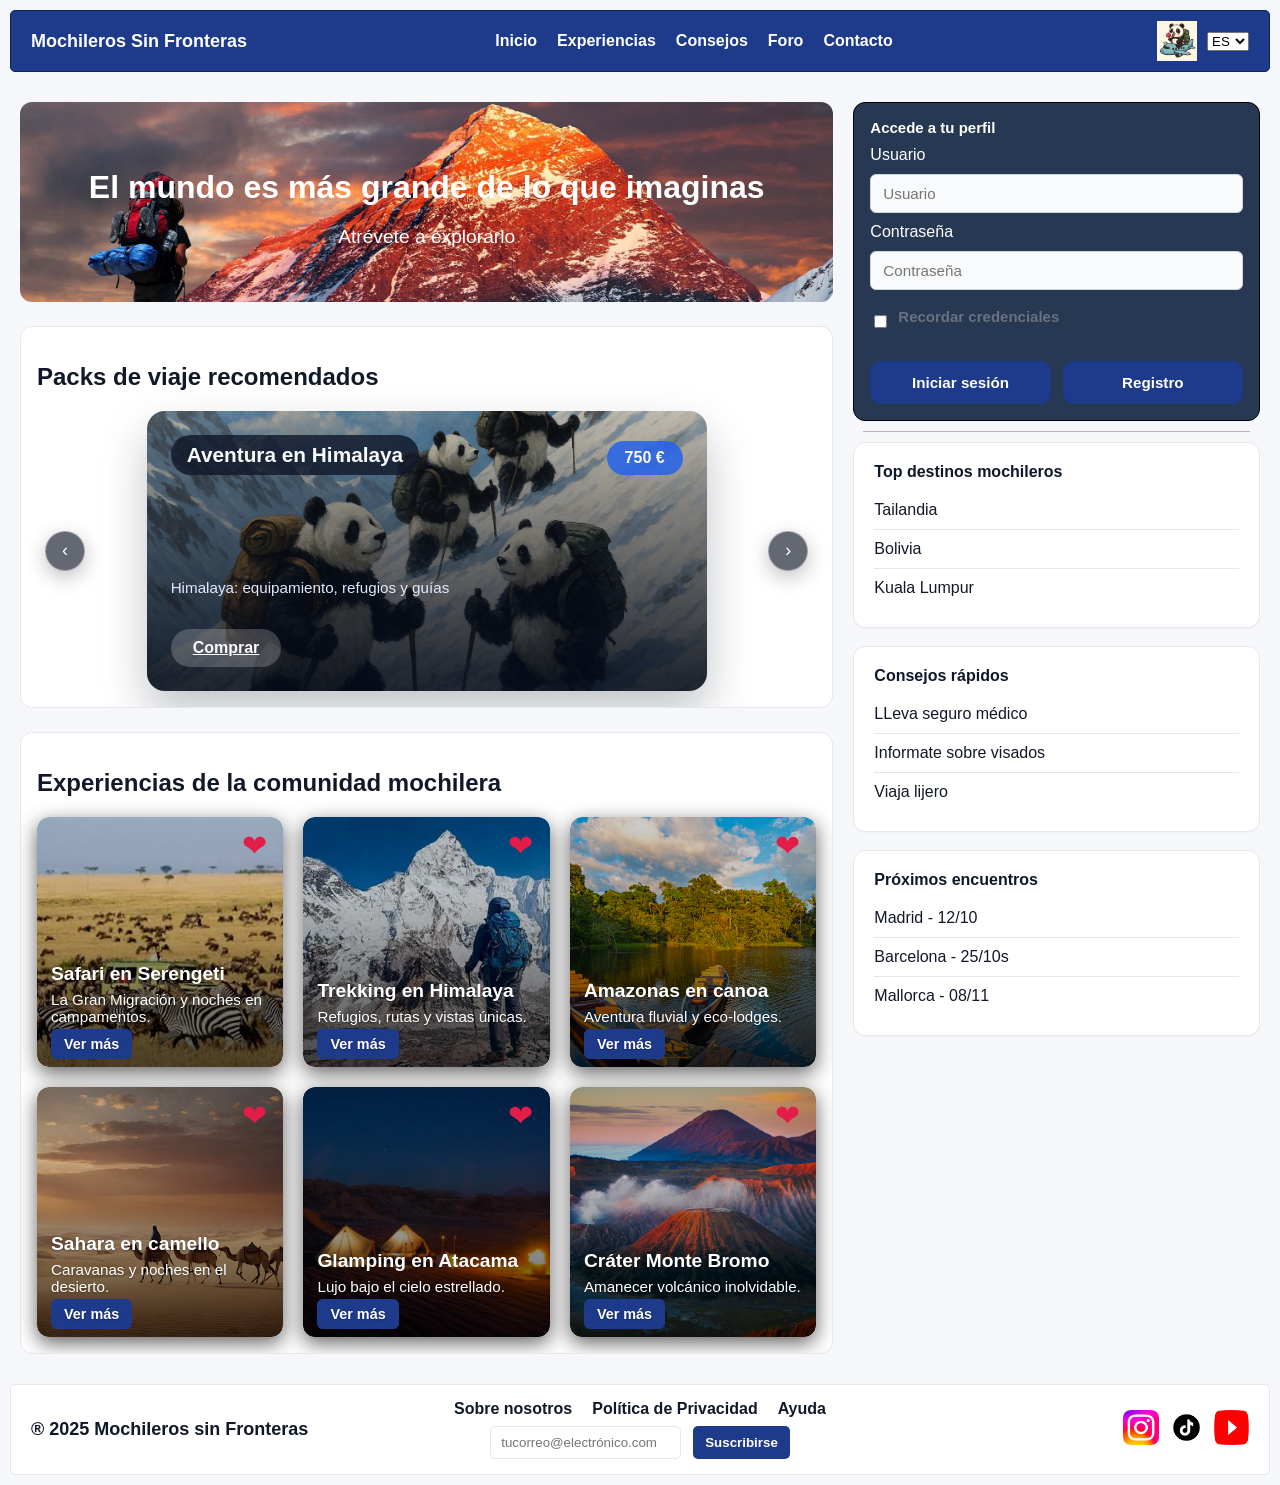
==== index.html @ 2def3eb3 "arreglado algunas redirecciones, index responsive y arreglado header responsive perfecto" ====
﻿<!DOCTYPE html>
<html lang="es">
<head>
  <meta charset="UTF-8">
  <title>Mochileros Sin Fronteras - Inicio</title>
  <link rel="stylesheet" href="./style/style.css">
</head>
<body>
  <header>
    <!-- Nombre a la izquierda -->
    <a href="./index.html" class="nombre">Mochileros Sin Fronteras</a>

    <!-- Menú en el centro -->
    <nav class="menu_navegacion">
      <a href="#">Inicio</a>
      <a href="#">Experiencias</a>
      <a href="#">Consejos</a>
      <a href="#">Foro</a>
      <a href="#">Contacto</a>
    </nav>

    <!-- Logo + selector de idioma a la derecha -->
    <div class="cambiar_idiomas">
      <img src="./img/logo.png" alt="logo" class="logo">
      <select name="idiomas">
        <option value="es">ES</option>
        <option value="en">EN</option>
        <option value="fr">FR</option>
        <option value="de">DE</option>
        <option value="ru">RU</option>
        <option value="zh">ZH</option>
        <option value="ar">AR</option>
      </select>
    </div>
  </header>
  

<main>
    <!-- Columna izquierda -->
    <section class="zona-izq">
      <section class="banner">
        <div class="banner-contenido">
          <h1>El mundo es más grande de lo que imaginas</h1>
          <p>Atrévete a explorarlo</p>
        </div>
      </section>
      <section class="caja caja2 carrusel">
        <h2>Packs de viaje recomendados</h2>
        <div class="carrusel-contenedor">

          <!-- Flecha izquierda -->
          <button class="carrusel-flecha izq">‹</button>

          <div class="carrusel-items">

            <div class="pack">
              <img src="img/AventuraHimalaya.png" alt="Aventura en Himalaya">
              <div class="pack-info">
                <div class="pack-top">
                  <div class="pack-titulo">Aventura en Himalaya</div>
                  <div class="pack-precio">750 €</div>
                </div>
                <p class="pack-descripcion">Himalaya: equipamiento, refugios y guías</p>
                <a href="./versionc.html" class="pack-boton">Comprar</a>
              </div>
            </div>

          </div>

          <!-- Flecha derecha -->
          <button class="carrusel-flecha der">›</button>
        </div>
      </section>

      <section class="caja caja3">
        <h2>Experiencias de la comunidad mochilera</h2>
        <div class="grid-experiencias">

          <!-- Safari en Serengeti -->
          <div class="exp-card">
            <a href="./versiona.html" class="me-gusta" aria-label="Me gusta">❤</a>
            <img class="foto" src="./img/serengeti.webp" alt="Serengeti">
            <div class="filtro-oscuro"></div>
            <div class="texto">
              <h3 class="titulo">Safari en Serengeti</h3>
              <p class="subtitulo">La Gran Migración y noches en campamentos.</p>
              <a href="./versiona.html" class="boton-exp">Ver más</a>
            </div>
          </div>

          <!-- Trekking en Himalaya -->
          <div class="exp-card">
            <a href="./versiona.html" class="me-gusta" aria-label="Me gusta">❤</a>
            <img class="foto" src="./img/himalaya.webp" alt="Himalaya">
            <div class="filtro-oscuro"></div>
            <div class="texto">
              <h3 class="titulo">Trekking en Himalaya</h3>
              <p class="subtitulo">Refugios, rutas y vistas únicas.</p>
              <a href="./versiona.html" class="boton-exp">Ver más</a>
            </div>
          </div>

          <!-- Amazonas en canoa -->
          <div class="exp-card">
            <a href="./versiona.html" class="me-gusta" aria-label="Me gusta">❤</a>
            <img class="foto" src="./img/amazonas.jpg" alt="Amazonas">
            <div class="filtro-oscuro"></div>
            <div class="texto">
              <h3 class="titulo">Amazonas en canoa</h3>
              <p class="subtitulo">Aventura fluvial y eco-lodges.</p>
              <a href="./versiona.html" class="boton-exp">Ver más</a>
            </div>
          </div>

          <!-- Sahara en camello -->
          <div class="exp-card">
            <a href="./versiona.html" class="me-gusta" aria-label="Me gusta">❤</a>
            <img class="foto" src="./img/sahara.jpg" alt="Sahara">
            <div class="filtro-oscuro"></div>
            <div class="texto">
              <h3 class="titulo">Sahara en camello</h3>
              <p class="subtitulo">Caravanas y noches en el desierto.</p>
              <a href="./versiona.html" class="boton-exp">Ver más</a>
            </div>
          </div>

          <!-- Glamping en Atacama -->
          <div class="exp-card">
            <a href="./versiona.html" class="me-gusta" aria-label="Me gusta">❤</a>
            <img class="foto" src="./img/Atacama.jpg" alt="Atacama">
            <div class="filtro-oscuro"></div>
            <div class="texto">
              <h3 class="titulo">Glamping en Atacama</h3>
              <p class="subtitulo">Lujo bajo el cielo estrellado.</p>
              <a href="./versiona.html" class="boton-exp">Ver más</a>
            </div>
          </div>

          <!-- Cráter Monte Bromo -->
          <div class="exp-card">
            <a href="./versiona.html" class="me-gusta" aria-label="Me gusta">❤</a>
            <img class="foto" src="./img/Bromo.webp" alt="Monte Bromo">
            <div class="filtro-oscuro"></div>
            <div class="texto">
              <h3 class="titulo">Cráter Monte Bromo</h3>
              <p class="subtitulo">Amanecer volcánico inolvidable.</p>
              <a href="./versiona.html" class="boton-exp">Ver más</a>
            </div>
          </div>

        </div>
      </section>

    </section>
    <!-- Columna derecha -->
    <aside class="aside-der">
      <section class="acceso">
        <h2>Accede a tu perfil</h2>

        <form class="inicio_sesion" action="#" method="post" autocomplete="off">
          <label for="email">Usuario</label>
          <input id="email" name="email" type="email" placeholder="Usuario">

          <label for="contraseña">Contraseña</label>
          <input id="contraseña" name="contraseña" type="password" placeholder="Contraseña">

          <label class="recordar" for="recordar">
            <input type="checkbox" id="recordar" name="recordar">
            <h2>Recordar credenciales</h2>
          </label>

          <div class="acciones">
            <a href="https://www.youtube.com/"  class="boton">Iniciar sesión</a>
            <a href="./versiona.html" class="boton">Registro</a>
          </div>
        </form>
      </section>

      <hr class="barra_separadora">

      <section class="panel">
        <h2>Top destinos mochileros</h2>
        <ul class="lista_panel">
          <li><a href="#" title="Ver Tailandia">Tailandia</a></li>
          <li><a href="#" title="Ver Bolivia">Bolivia</a></li>
          <li><a href="#" title="Ver Kuala Lumpur">Kuala Lumpur</a></li>
        </ul>
      </section>

      <section class="panel">
        <h2>Consejos rápidos</h2>
        <ul class="lista_panel">
          <li><a href="#" title="Seguro Médico">LLeva seguro médico</a></li>
          <li><a href="#" title="Visados">Informate sobre visados</a></li>
          <li><a href="#" title="Viaja lijero">Viaja lijero</a></li>
        </ul>
      </section>

      <section class="panel">
        <h2>Próximos encuentros</h2>
        <ul class="lista_panel">
          <li><a href="#" title="Seguro Médico">Madrid - 12/10</a></li>
          <li><a href="#" title="Visados">Barcelona - 25/10s</a></li>
          <li><a href="#" title="Viaja lijero">Mallorca - 08/11</a></li>
        </ul>
      </section>
      


    </aside>
      

  </main>




  <footer>
  <h1 class="footer">&reg; 2025 Mochileros sin Fronteras</h1>
  
  <div class="footer-links">
    <nav class="pie_pag_nav">
      <a href="#">Sobre nosotros</a>
      <a href="#">Política de Privacidad</a>
      <a href="#">Ayuda</a>
    </nav>

    <!-- Newsletter debajo de los enlaces -->
    <div class="newsletter">
      <input type="email" placeholder="tucorreo@electrónico.com">
      <button>Suscribirse</button>
    </div>
  </div>
  
  <div class="Redes_sociales">
    <a href="#"><img src="./img/instagram_logo.png" alt="Instagram_logo"></a>
    <a href="#"><img src="./img/tiktok_logo.webp" alt="Tiktok_logo"></a>
    <a href="#"><img src="./img/Youtube_logo.png" alt="Youtube_logo"></a>
  </div> 
</footer>
</body>
</html>
---- style/style.css ----
﻿/* ========== BASE ========== */

* { box-sizing: border-box; }
html { font-size: 1rem; }
body {
  margin: 0;
  font-family: Arial, sans-serif;
  background: #f5f7fb;
  color: #111827;
}

/* ========== HEADER ========== */

header {
  display: flex;
  align-items: center;
  justify-content: space-between; /* nombre a la izq, idiomas a la der */
  padding: 0.625rem 1.25rem;      /* 10px 20px en rem */
  background-color: #1e3a8a;
  color: #ffffff;
  border: 1px solid #0b254d;
  border-radius: 0.3125rem;    
  margin: 0.625rem;
             
}
.nombre {
  font-size: 1.125rem; /* 18px */
  font-weight: bold;
  text-decoration: none;
  color: inherit;
  
}
.menu_navegacion {
  display: flex;
  align-items: center;
  gap: 1.25rem; /* 20px */
  justify-content: center;
  flex: 1 1 auto;      /* ocupa lo que queda entre izq/der */
  min-width: 0; 
  

}
.menu_navegacion a {
  display: inline-flex;
  align-items: center;
  color: inherit;
  text-decoration: none;
  font-weight: bold;
}
.menu_navegacion a:hover {
  color: #f59e0b;
}
.cambiar_idiomas {
  display: flex;
  align-items: center;
  justify-content: flex-end;
  gap: 0.625rem; /* 10px */
  
}
.logo {
  max-width: 2.5rem;  /* asegura altura controlada */
  height: auto;
  margin-left: 1rem;
}
@media (max-width: 768px) {
  header {
    flex-wrap: wrap;
    padding: 0.75rem 1rem;
    gap: 0.75rem;
  }
  .nombre {
    order: 1;
  }
  .cambiar_idiomas {
    order: 2;
    margin-left: auto;
  }
  .menu_navegacion {
    order: 3;
    width: 100%;
    flex: 1 1 100%;
    justify-content: center;
    flex-wrap: wrap;
    gap: 0.75rem;
  }
}
@media (max-width: 600px) {
  header {
    flex-direction: column;
    align-items: stretch;
    justify-content: flex-start;
    padding: 0.5rem 0.75rem;
    gap: 0.75rem;
  }
  .nombre {
    order: 1;
    align-self: flex-start;
  }
  .menu_navegacion {
    order: 2;
    width: 100%;
    justify-content: flex-start;
    flex-wrap: nowrap;
    overflow-x: auto;
    white-space: nowrap;
    gap: 0.5rem;
    scrollbar-width: none;
  }
  .menu_navegacion a {
    padding: 0.25rem 0;
  }
  .cambiar_idiomas {
    width: 15%;
    justify-content: space-between;
    gap: 0.5rem;
    margin-left: 0;
  }

  .logo {
    margin-left: 0;
  }
}

/* ========== MAIN ========== */

main {
  display: grid;
  grid-template-columns: 2fr 1fr;
  gap: 1.25rem;
  padding: 1.25rem;
}
.zona-izq {
  width: 100%;
  box-sizing: border-box;
  display: flex;
  flex-direction: column;
  gap: 1.5rem;
}
.aside-der {
  width: 100%;
  box-sizing: border-box;
  min-height: 25rem;
}

/*COMPONENTES COMPARTIDOS */

.caja {
  background: #ffffff;
  border: 1px solid #e5e7eb;
  border-radius: 0.75rem;
  padding: 1rem;
  overflow: hidden;
}
.banner {
  position: relative;
  background: url("../img/mountain.jpg") center/cover no-repeat;
  height: 12.5rem;
  border-radius: 0.75rem;
  display: flex;
  align-items: center;
  justify-content: center;
  text-align: center;
  color: #ffffff;
  overflow: hidden;
}
.banner-contenido h1 {
  font-size: 2rem;
  margin-bottom: 0.625rem;
}
.banner-contenido p {
  font-size: 1.2rem;
}
.caja2 {
  min-height: 18.75rem;
}
.caja3 {
  min-height: 31.25rem;
}
.carrusel {
  text-align: left;
}
.carrusel-contenedor {
  position: relative;
  display: flex;
  align-items: center;   /* evita que las flechas se estiren en vertical */
  justify-content: center;
  padding-inline: 3rem;
}
.carrusel-items {
  display: flex;
  justify-content: center;
  width: 100%;
}
.pack {
  position: relative;
  width: 100%;
  max-width: 35rem;
  height: 17.5rem;
  border-radius: 1.125rem;
  overflow: hidden;
  box-shadow: 0 22px 45px rgba(15, 23, 42, 0.25);
}
.pack img {
  width: 100%;
  height: 100%;
  object-fit: cover;
}
.pack-info {
  position: absolute;
  inset: 0;
  display: flex;
  flex-direction: column;
  justify-content: space-between;
  padding: 1.5rem;
  background: linear-gradient(180deg, rgba(3, 10, 24, 0.15) 0%, rgba(3, 10, 24, 0.85) 95%);
  color: #f8fafc;
}
.pack-titulo {
  align-self: flex-start;
  background: rgba(15, 23, 42, 0.8);
  padding: 0.5rem 1rem;
  border-radius: 62.4375rem;
  font-size: 1.3rem;
  font-weight: 700;
}
.pack-top {
  display: flex;
  justify-content: space-between; 
  align-items: center;
}
.pack-precio {
  align-self: flex-end;
  background: rgba(37, 99, 235, 0.85);
  padding: 0.5rem 1.125rem;
  border-radius: 62.4375rem;
  font-weight: 700;
  margin-top: -1.75rem;
}
.pack-descripcion {
  margin-top: auto;
  font-size: 0.95rem;
  max-width: 20rem;
  color: #e2e8ff;
}
.pack-boton {
  align-self: flex-start;
  margin-top: 1.125rem;
  padding: 0.625rem 1.375rem;
  border-radius: 62.4375rem;
  background: rgba(255, 255, 255, 0.2);
  color: #f8fafc;
  font-weight: 600;
  cursor: pointer;
  transition: background 0.01s;
}
.pack-boton:hover {
  background: rgba(255, 255, 255, 0.35);
  box-shadow: inset 0 0 0 1px rgba(248, 250, 252, 0.9);
}
.carrusel-flecha {
  position: absolute;
  top: 50%;
  transform: translateY(-50%);
  width: 2.5rem;                   /* ~40px */
  height: 2.5rem;
  font-size: 1.125rem;           /* tamaño del símbolo < > */
  background: rgba(17, 24, 39, 0.65);     /* fondo oscuro translúcido */
  color: #ffffff;
  border: 1px solid rgba(255, 255, 255, 0.35);
  border-radius: 624.9375rem;     /* círculo perfecto */
  box-shadow: 0 6px 20px rgba(0, 0, 0, 0.25);
  cursor: pointer;
}
.carrusel-flecha.izq {
  left: 0.5rem;
}
.carrusel-flecha.der {
  right: 0.5rem;
}
.grid-experiencias {
  display: grid;
  grid-template-columns: repeat(3, 1fr);
  gap: 1.25rem;
  margin-top: 1rem;
}
.exp-card {
  position: relative;
  height: 15.625rem;
  padding: 0;
  background: transparent;
  border: 0;
  box-shadow: 0 6px 20px rgba(0, 0, 0, 0.618);
  border-radius: 0.75rem;
  overflow: hidden;
}
.exp-card .foto {
  width: 100%;
  height: 100%;
  object-fit: cover;
  display: block;
  border-radius: 0.75rem;
}
.exp-card .filtro-oscuro {
  position: absolute;
  inset: 0;
  border-radius: 0.75rem;
  background: linear-gradient(to bottom, rgba(0, 0, 0, 0.20) 30%, rgba(0, 0, 0, 0.70) 100%);
}
.exp-card .me-gusta {
  position: absolute;
  font-size: 1.875rem;
  top: 0.625rem;
  right: 0.625rem;
  width: 2.375rem;
  height: 2.375rem;
  background: transparent;
  color: #e11d48;
  display: grid;
  place-items: center;
  text-decoration: none;
  z-index: 1;
}
.exp-card .texto {
  position: absolute;
  left: 0.875rem;
  right: 0.875rem;
  bottom: 0.875rem;
  color: #ffffff;
  z-index: 2;
  text-shadow: 0 1px 2px rgba(0, 0, 0, 0.35);
}
.exp-card .titulo {
  margin: 0 0 0.375rem;
  font-size: 1.2rem;
  font-weight: 800;
  color: #ffffff;
}
.exp-card .subtitulo {
  margin: 0 0 0.625rem;
  font-size: 0.95rem;
}
.boton-exp {
  padding: 0.375rem 0.75rem;
  border: 1px solid #1e3a8a;
  border-radius: 0.375rem;
  background: #1e3a8a;
  color: #ffffff;
  text-decoration: none;
  font-size: 0.9rem;
  font-weight: bold;
}
.boton-exp:hover {
  background: #0f2e66;
}

/* ========== ASIDE ========== */

.aside-der {
  min-height: 25rem;
  width: 100%;
  box-sizing: border-box;
}
.acceso {
  background: #263852;
  border: 1px solid #000000;
  border-radius: 0.75rem;
  padding: 1rem;
  color: #ffffff;
}
.acceso h2 {
  margin: 0 0 0.625rem;
  font-size: 0.9375rem;
}
.inicio_sesion {
  display: flex;
  flex-direction: column;
  gap: 0.625rem;
}
.inicio_sesion input[type="email"] {
  width: 100%;
  box-sizing: border-box;
  padding: 0.625rem 0.75rem;
  border: 1px solid #cbd5e1;
  border-radius: 0.375rem;
  font-size: 0.95rem;
  background: #f9fafb;
  color: #111111;
  transition: border-color 0.2s, box-shadow 0.2s;
}
.inicio_sesion input[type="password"] {
  width: 100%;
  box-sizing: border-box;
  padding: 0.625rem 0.75rem;
  border: 1px solid #cbd5e1;
  border-radius: 0.375rem;
  font-size: 0.95rem;
  background: #f9fafb;
  color: #111111;
  transition: border-color 0.2s, box-shadow 0.2s;
}
.inicio_sesion input:focus {
  outline: none;
  border-color: #1e3a8a;
  box-shadow: 0 0 3px rgba(64, 111, 238, 0.33);
}
.recordar {
  display: flex;
  align-items: center;
  gap: 0.5rem;
  font-size: 0.9rem;
  color: #6b7280;
  margin: 0.5rem 0 0.25rem;
}
.acciones {
  display: flex;
  justify-content: center;
  gap: 0.75rem;
  margin-top: 0.75rem;
  width: 100%;
}
.boton {
  flex: 1;
  max-width: 12.5rem;
  padding: 0.75rem 0;
  border-radius: 0.625rem;
  border: 1px solid #1e3a8a;
  background: #1e3a8a;
  color: #ffffff;
  font-weight: 600;
  font-size: 0.95rem;
  text-decoration: none;
  cursor: pointer;
  text-align: center;
  transition: background 0.15s;
}
.boton:hover {
  background: #0f2e66;
}
.barra_separadora {
  border: none;
  border-top: 1px solid #c4b0b0;
  margin: 0.625rem;
}
.panel {
  background: #ffffff;
  border: 1px solid #e5e7eb;
  border-radius: 0.75rem;
  padding: 1.25rem;
  margin-bottom: 1.125rem;
  box-shadow: 0 1px 0 rgba(0, 0, 0, 0.02);
}
.panel h2 {
  margin: 0 0 0.625rem;
  font-size: 1rem;
  color: #0f172a;
}
.lista_panel {
  list-style: none;
  margin: 0;
  padding: 0;
}
.lista_panel li {
  padding: 0.625rem 0;
  border-bottom: 1px solid #e5e7eb;
}
.lista_panel li:last-child {
  border-bottom: none;
}
.lista_panel a {
  color: #111827;
  text-decoration: none;
}
.lista_panel a:hover {
  color: #2563eb;
}

/* ========== FOOTER ========== */

footer {
  display: grid;
  grid-template-columns: 1fr auto 1fr;
  align-items: center;
  padding: 0.9375rem 1.25rem;
  background: #ffffff;
  border: 1px solid #e5e7eb;
  border-radius: 0.3125rem;
  margin: 0.625rem;
}
.footer {
  justify-self: start;
  font-size: 1.125rem;
  font-weight: bold;
  color: #111827;
}
.footer-links {
  display: flex;
  flex-direction: column;
  align-items: center;
  gap: 0.5rem;
}
.pie_pag_nav {
  display: flex;
  gap: 1.25rem;
  flex-wrap: wrap;
  justify-content: center;
}
.pie_pag_nav a {
  color: #111827;
  text-decoration: none;
  font-weight: bold;
}
.newsletter {
  display: flex;
  justify-content: center;
  gap: 0.75rem;
}
.newsletter input[type="email"] {
  padding: 0.5rem 0.625rem;
  border: 1px solid #e5e7eb;
  border-radius: 0.3125rem;
  background: #ffffff;
  color: #111827;
}
.newsletter button {
  padding: 0.375rem 0.75rem;
  border: none;
  border-radius: 0.3125rem;
  background: #1e3a8a;
  color: #ffffff;
  font-weight: bold;
  cursor: pointer;
}
.newsletter button:hover {
  background: #0f2e66;
}
.Redes_sociales {
  display: flex;
  align-items: center;
  gap: 0.625rem;
  justify-self: end;
}
.Redes_sociales img {
  width: 2.2rem;
  height: 2.2rem;
}
@media (max-width: 768px) {
  html { font-size: 14px; }
  main {
    display: flex;
    flex-direction: column;
  }
  .grid-experiencias {
    grid-template-columns: repeat(2, 1fr);
  }
}
@media (max-width: 600px) {
  html { font-size: 12px; }
  main {
    display: flex;
    flex-direction: column;
  }
  .grid-experiencias {
    display: flex;
    flex-direction: column;
  }
}

/* ========== VERSIÓN A ========== */

body.versiona-registro main{
  display: flex;
  justify-content: center;
}
.tabla-registros {
  border-radius: 0.35rem;
  border: solid rgb(181, 171, 171);
  display: flex; /* para poder alinearla*/
  min-height: 50vh;
  background-color: white;
  margin:5%;
  padding: 1.2rem;
  height: 100%;
}
.nuevosregistro {
  justify-items: center;
}
.dos-campos {
  display: flex;
  padding: 0.75rem 0.2rem 0.9rem ;
}
.dos-campos input{
  width: 100%;
  height: 1.75rem;
  box-sizing: content-box;
  border-radius: 0.45rem;
  border: 0.1rem solid #919396;
  font-size: 0.85rem;
  transition: border-color 0.2ss;
}
.dos-campos input:focus {
  border-color:#2563eb;
  outline: none;
}
.campo {
  margin: 0.625rem;
  height: 0.625rem;
}
.fecha {
  display: flex;
  flex-direction: column;
  width: 10rem;
  padding: 1rem 0 0 0.9rem;
  gap: 0.3rem;
}
.fecha input{
  width: 60%;
  transform: scale(1.05);
}
.subir-imagen {
  display: flex;
  flex-direction: column;
  padding: 1rem 0 0 0.9rem;
  gap: 0.4rem;
}
.politica-privacidad {
  display: flex;
  padding: 1rem 0 0 0.9rem;
  margin-top: 0.75rem;
}
.politica-privacidad label {
  display: flex;
  gap: 0.3rem;
}
.politica-privacidad input[type="checkbox"] {
  transform:scale(1.2);
}
.politica-privacidad h2{
  font-size: .9rem;
}
.guardar-acceder {
  padding: 0.95rem 0 0 1rem;
  margin-top: 0.5rem;
  display: flex;
  justify-content: right;
}
.guardar-acceder input {
  border-radius: 0.5rem;
  box-shadow: 0 0.3rem 0.5rem rgba(0, 0, 0, 0.653);
  cursor: pointer;
}

/* ========== VERSIÓN B ========== */

.packSesion {
  display: flex;
  flex-direction: row;  
  align-items: center; 
  gap: 3rem;
  justify-self: center;               
}
.accesoH2B {
  text-align: center;
}
.ImagenUsuario {
  width: 50%;
  height: 50%;
  object-fit: cover;
  display: block;
  border-radius: 0.75rem;
}
.CerrarSesion {
  align-self: flex-start;
  margin-top: 2rem;
  padding: 1rem 1rem;
  border-radius: 90rem;
  background: rgba(255, 255, 255, 0.2);
  color: #f8fafc;
  font-weight: 600;
  cursor: pointer;
  transition: background 0.01s;
}
.lugares {
  background: #ffffff;
  border: 1px solid #e5e7eb;
  border-radius: 0.75rem;
  padding: 1.25rem;
  margin-bottom: 1.125rem;
  box-shadow: 0 1px 0 rgba(0, 0, 0, 0.02);
}
.lugares h2 {
  text-align: center;
  margin: 0 0 0.625rem;
  font-size: 1rem;
  color: #0f172a;
}
.texto_lugar {
  font-size: 1.1rem;
  color: #0f172a;
}
.lugar {
  align-items: center;
  display: flex;
  flex-direction: row;
}
.experiencias1 {
  display: grid;
  grid-template-columns: repeat(2, 1fr);
  gap: 2rem; 
  justify-items: center; 
}
.lugares input[type="text"] {
  display: block;
  margin: 0.625rem auto 0;
  padding: 0.5rem 2.1875rem 0.5rem 2.1875rem; /* espacio para la lupa */
  border: 1px solid #e5e7eb;
  border-radius: 1.25rem;
  background: #ffffff url('https://cdn-icons-png.flaticon.com/512/622/622669.png') no-repeat 0.625rem center;
  background-size: 1rem;
  color: #111827;
  width: 60%;
  text-align: center;
}
.titulo input[type="text"] {
  margin: 0.625rem auto 0;
  padding: 0.5rem 2.1875rem 0.5rem 2.1875rem; /* espacio para la lupa */
  border: 1px solid #e5e7eb;
  border-radius: 1.25rem;
  background-size: 1rem;
  color: #111827;
  width: 40%;
}
.agrupar input[type="text"] {
  margin: 0.625rem auto 0;
  padding: 0.5rem 2.1875rem 0.5rem 2.1875rem; /* espacio para la lupa */
  border: 1px solid #e5e7eb;
  border-radius: 1.25rem;
  background-size: 1rem;
  color: #111827;
  width: 40%;
}
.agrupar button {
  padding: 0.5rem 0.9375rem;
  border: 1px solid #e5e7eb;
  border-radius: 0.75rem;
  background: #f9fafb;
  cursor: pointer;
}
.agrupar button {
  padding: 0.5rem 0.9375rem;
  border: 1px solid #e5e7eb;
  border-radius: 0.75rem;
  background: #f9fafb;
  cursor: pointer;
}
.contenedor_imagen{
  display: flex;
  justify-content: center;
  align-items: center;
  background: #ffffff;
  border: 1px solid #e5e7eb;
  border-radius: 0.75rem;
  padding: 1.25rem;
  margin-bottom: 1.125rem;
  box-shadow: 0 1px 0 rgba(0, 0, 0, 0.02);
}
.calendario {
  border-radius: 0.8rem;
  width: 50%;
  height: 50%;
  border: 2px solid #ccc; /* solo para que se vea el contorno */ 
  box-shadow: 0 1px 0 rgba(20, 255, 4, 0.02);
}

/* ========== VERSIÓN C ========== */

body.versionc main {
  display: flex;
  gap: 1.25rem;
  padding: 1.25rem;
  align-items: flex-start;
}
.versionc-izq,
.versionc-der {
  display: flex;
  flex-direction: column;
  gap: 1rem;
  min-width: 0;
}
.versionc-izq {
  flex: 1;
}
.versionc-der {
  flex: 2;
}
.versionc-C1 {
  position: relative;
  border: 1px solid #000;
  width: 100%;
  border-radius: 0.75rem;
  min-height: 9rem;
  padding: 1.2rem;
  background-image: url('../img/AventuraHimalaya.png');
  background-size: cover;
  background-position: center;
  background-repeat: no-repeat;
}
.versionc-C2,
.versionc-C3 {
  border: 1px solid #000;
  width: 100%;
  border-radius: 0.75rem;
  min-height: 9rem;
  padding: 1.25rem;
}
.versionc-C3 {
  display: flex;
  flex-direction: column;
  justify-content: center;
  align-items: center;
}
.formulario-compra {
  display: flex;
  flex-direction: column;
  gap: 1.2rem;
  width: 100%;
}
.formulario-compra input {
  width: 100%;
  border-radius: 0.25rem;
}
.campo-largo {
  height: 2rem;
  font-size: 1rem;
}
.elegir-tipo-tarjeta{
  width: 20%;
}
.caducidad-cvv {
  display: flex;
  flex-direction: row;
  justify-content: flex-start;
  gap: 2.5rem;
  width: 35%;
}
.caducidad-cvv input {
  border-radius: 0.2rem;
  font-size: 1rem;
  min-width: 7.5rem;
}
.caducidad-tarjeta {
  display: flex;
  flex-direction: column;
  gap: 0.65rem;
  flex: 1;
}
.comprar-borrar {
  margin-top: 3rem;
  display: flex;
  flex-direction: row;
  gap: 5rem;
  justify-content: center;
}
.comprar-borrar input {
  font-size: 1.5rem;
  border-radius: 0.2rem;
  box-shadow: 0 0.4rem 1rem rgba(12, 73, 179, 0.651);
  cursor: pointer;
}
.packV2 {
  position: relative;
  display: block;
  min-height: 100%;
}
.packV2_interior {
  position: relative;
  width: 100%;
  display: flex;
  flex-direction: column;
  gap: 0.5rem;
  padding: 0.2rem;
  box-sizing: border-box;
}
.titulo_precio {
  display: flex;
  justify-content: space-between;
  align-items: center;
}
.packV2_titulo {
  color: #fff;
  font-size: 1rem;
  border-radius: 1rem;
  background-color: rgba(15, 23, 42, 0.8);
  font-weight: 700;
  padding: 0.5rem;
}
.packV2_precio {
  font-size: 1rem;
  border-radius: 1rem;
  background-color: rgba(37, 99, 235, 0.85);
  font-weight: 700;
  padding: 0.5rem;
  color: #fff;
}
.packV2_desc {
  max-width: 100%;
  color: #fff;
  font-size: 0.7rem;
  font-weight: 1000;
  border-radius: 1rem;
  padding: 0.5rem;
  background-color: rgba(39, 42, 48, 0.8);
  line-height: 1.6;
  overflow-wrap: anywhere;
}
.versionc-C2 h2 {
  width: fit-content;
  color: #fff;
  border-radius: 1rem;
  background-color: rgba(15, 23, 42, 0.8);
  padding: 0.5rem;
}
.versionc-C2 p {
  color: #fff;
  font-size: 0.7rem;
  font-weight: 700;
  text-align: justify;
  border-radius: 1rem;
  padding: 0.5rem;
  background-color: rgba(39, 42, 48, 0.8);
  line-height: 1.8;
}
@media (max-width: 768px) {
  html { font-size: 14px; }
  body.versionc main {
    flex-direction: column;
  }
  .versionc-der {
    width: 100%;
  }
  .elegir-tipo-tarjeta {
    width: 20%;
  }
  .caducidad-cvv {
    gap: 1.25rem;
  }
  .caducidad-cvv input {
    width: 30%;
  }
}
@media (max-width: 600px) {
  html { font-size: 12px; }
  .versionc-C1,
  .versionc-C2,
  .versionc-C3 {
    border-radius: 0.6rem;
  }
  .formulario-compra {
    gap: 1rem;
  }
  .caducidad-cvv {
    flex-direction: column;
    gap: 1rem;
  }
  .caducidad-cvv input,
  .caducidad-tarjeta input {
    width: 30%;
  }
  .comprar-borrar {
    flex-direction: column;
    gap: 1.5rem;
    width: 100%;
  }
  .comprar-borrar input {
    width: 100%;
  }
}
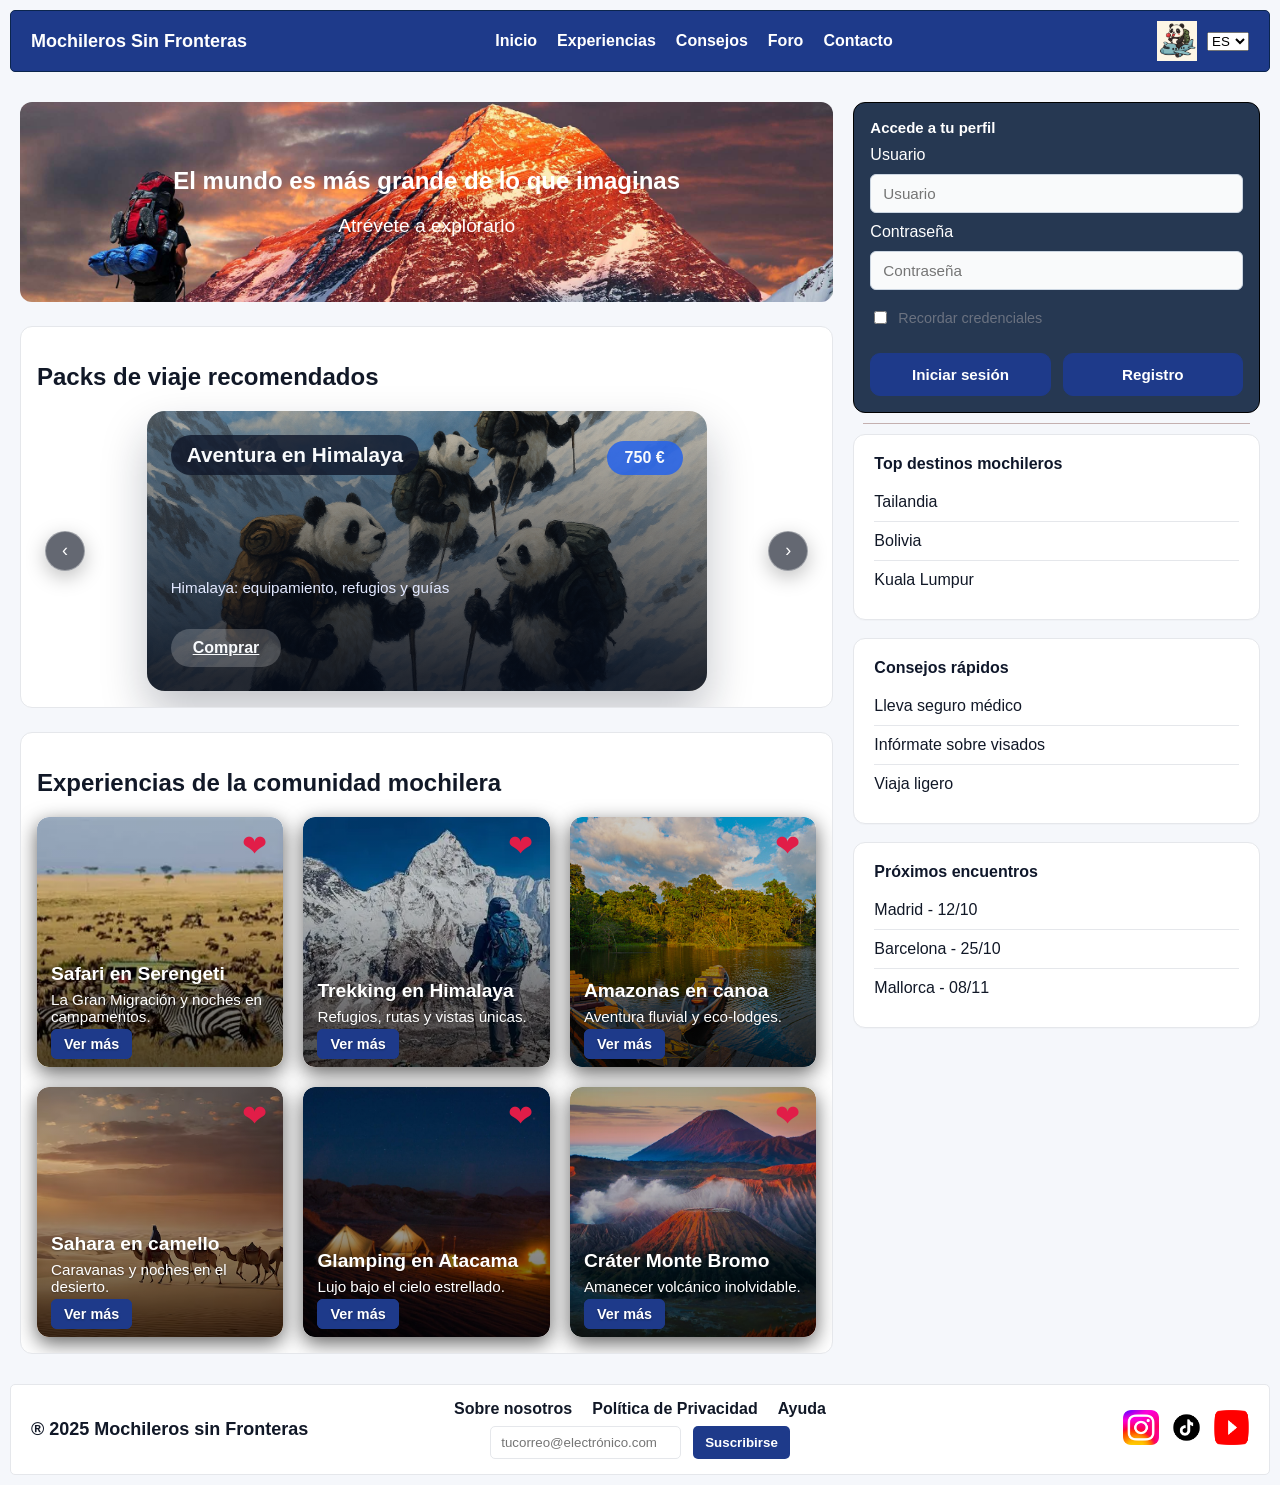
==== commit 6efa9dba: "validado_index_A_B" ====
--- a/index.html
+++ b/index.html
@@ -37,13 +37,14 @@
 
 <main>
     <!-- Columna izquierda -->
-    <section class="zona-izq">
+    <div class="zona-izq">
       <section class="banner">
         <div class="banner-contenido">
-          <h1>El mundo es más grande de lo que imaginas</h1>
+          <h2>El mundo es más grande de lo que imaginas</h2>
           <p>Atrévete a explorarlo</p>
         </div>
       </section>
+
       <section class="caja caja2 carrusel">
         <h2>Packs de viaje recomendados</h2>
         <div class="carrusel-contenedor">
@@ -150,8 +151,8 @@
 
         </div>
       </section>
-
-    </section>
+    </div>
+
     <!-- Columna derecha -->
     <aside class="aside-der">
       <section class="acceso">
@@ -166,11 +167,11 @@
 
           <label class="recordar" for="recordar">
             <input type="checkbox" id="recordar" name="recordar">
-            <h2>Recordar credenciales</h2>
+            <span class="texto-recordar">Recordar credenciales</span>
           </label>
 
           <div class="acciones">
-            <a href="https://www.youtube.com/"  class="boton">Iniciar sesión</a>
+            <a href="https://www.youtube.com/" class="boton">Iniciar sesión</a>
             <a href="./versiona.html" class="boton">Registro</a>
           </div>
         </form>
@@ -190,32 +191,24 @@
       <section class="panel">
         <h2>Consejos rápidos</h2>
         <ul class="lista_panel">
-          <li><a href="#" title="Seguro Médico">LLeva seguro médico</a></li>
-          <li><a href="#" title="Visados">Informate sobre visados</a></li>
-          <li><a href="#" title="Viaja lijero">Viaja lijero</a></li>
+          <li><a href="#" title="Seguro Médico">Lleva seguro médico</a></li>
+          <li><a href="#" title="Visados">Infórmate sobre visados</a></li>
+          <li><a href="#" title="Viaja ligero">Viaja ligero</a></li>
         </ul>
       </section>
 
       <section class="panel">
         <h2>Próximos encuentros</h2>
         <ul class="lista_panel">
-          <li><a href="#" title="Seguro Médico">Madrid - 12/10</a></li>
-          <li><a href="#" title="Visados">Barcelona - 25/10s</a></li>
-          <li><a href="#" title="Viaja lijero">Mallorca - 08/11</a></li>
+          <li><a href="#" title="Madrid">Madrid - 12/10</a></li>
+          <li><a href="#" title="Barcelona">Barcelona - 25/10</a></li>
+          <li><a href="#" title="Mallorca">Mallorca - 08/11</a></li>
         </ul>
       </section>
-      
-
-
     </aside>
-      
-
-  </main>
-
-
-
-
-  <footer>
+</main>
+
+<footer>
   <h1 class="footer">&reg; 2025 Mochileros sin Fronteras</h1>
   
   <div class="footer-links">
--- a/style/style.css
+++ b/style/style.css
@@ -563,6 +563,10 @@
     display: flex;
     flex-direction: column;
   }
+  body footer {
+    display: flex;
+    flex-direction: column;
+  }
 }
 
 /* ========== VERSIÓN A ========== */
@@ -649,6 +653,75 @@
   cursor: pointer;
 }
 
+@media (max-width: 768px) {
+  html { font-size: 14px; }
+  body.versiona-registro main {
+    flex-direction: column;
+  }
+  .menu_navegacion {
+    flex-direction: column;
+  }
+  .tabla-registros {
+    flex-direction: column;
+  }
+  .dos-campos {
+    flex-direction: row;
+    gap: 1rem;
+  }
+  .campo {
+    width: 100%;
+  }
+  .fecha {
+    width: 100%;
+  }
+  .subir-imagen {
+    width: 100%;
+  }
+  .politica-privacidad {
+    width: 100%;
+  }
+  .guardar-acceder {
+    width: 100%;
+    justify-content: center;
+  }
+}
+@media (max-width: 600px) {
+  html { font-size: 12px; }
+  body.versiona-registro main {
+    flex-direction: column;
+  }
+  .menu_navegacion {
+    flex-direction: column;
+  }
+  .tabla-registros {
+    flex-direction: column;
+  }
+  .dos-campos {
+    flex-direction: column;
+    gap: 1rem;
+  }
+  .campo {
+    width: 100%;
+  }
+  .fecha {
+    width: 100%;
+  }
+  .subir-imagen {
+    width: 100%;
+  }
+  .politica-privacidad {
+    width: 100%;
+  }
+  .guardar-acceder {
+    width: 100%;
+    justify-content: center;
+  }
+  body.versiona-registro footer {
+    display: flex;
+    flex-direction: column;
+  }
+}
+
 /* ========== VERSIÓN B ========== */
 
 .packSesion {
@@ -669,13 +742,14 @@
   border-radius: 0.75rem;
 }
 .CerrarSesion {
-  align-self: flex-start;
+  align-self: cen;
   margin-top: 2rem;
   padding: 1rem 1rem;
   border-radius: 90rem;
   background: rgba(255, 255, 255, 0.2);
   color: #f8fafc;
   font-weight: 600;
+  font-size: 0.85rem;
   cursor: pointer;
   transition: background 0.01s;
 }
@@ -727,7 +801,7 @@
   border-radius: 1.25rem;
   background-size: 1rem;
   color: #111827;
-  width: 40%;
+  width: 65%;
 }
 .agrupar input[type="text"] {
   margin: 0.625rem auto 0;
@@ -736,14 +810,7 @@
   border-radius: 1.25rem;
   background-size: 1rem;
   color: #111827;
-  width: 40%;
-}
-.agrupar button {
-  padding: 0.5rem 0.9375rem;
-  border: 1px solid #e5e7eb;
-  border-radius: 0.75rem;
-  background: #f9fafb;
-  cursor: pointer;
+  width: 65%;
 }
 .agrupar button {
   padding: 0.5rem 0.9375rem;
@@ -769,6 +836,65 @@
   height: 50%;
   border: 2px solid #ccc; /* solo para que se vea el contorno */ 
   box-shadow: 0 1px 0 rgba(20, 255, 4, 0.02);
+}
+@media (max-width: 600px) {
+  html { font-size: 12px; }
+  .experiencias1 {
+    display: flex;
+    flex-direction: column;
+    align-items: center;
+  }
+  .titulo input[type="text"] {
+    width: 100%;  
+    box-sizing: border-box;
+  }
+  .agrupar input[type="text"] {
+    width: 100%;  
+    box-sizing: border-box; 
+  }
+  .agrupar button {
+    width: 100%;  
+    box-sizing: border-box; 
+  }
+  .agrupar {
+    display: flex;
+    flex-direction: column;
+    gap: 0.5rem;
+  }
+  footer {
+    display: flex;
+    flex-direction: column;
+  }
+}
+
+@media (max-width: 600px) {
+  html { font-size: 12px; }
+  .experiencias1 {
+    display: flex;
+    flex-direction: column;
+    align-items: center;
+  }
+  .titulo input[type="text"] {
+    width: 100%;  
+    box-sizing: border-box;
+  }
+  .agrupar input[type="text"] {
+    width: 100%;  
+    box-sizing: border-box; 
+  }
+  .agrupar button {
+    width: 100%;  
+    box-sizing: border-box; 
+  }
+  .agrupar {
+    display: flex;
+    flex-direction: column;
+    gap: 0.5rem;
+  }
+  footer {
+    display: flex;
+    flex-direction: column;
+  }
 }
 
 /* ========== VERSIÓN C ========== */
@@ -946,6 +1072,10 @@
   .caducidad-cvv input {
     width: 30%;
   }
+  body.versionc footer {
+    display: flex;
+    flex-direction: column;
+  }
 }
 @media (max-width: 600px) {
   html { font-size: 12px; }
@@ -973,4 +1103,8 @@
   .comprar-borrar input {
     width: 100%;
   }
-}
+  body.versionc footer {
+    display: flex;
+    flex-direction: column;
+  }
+}
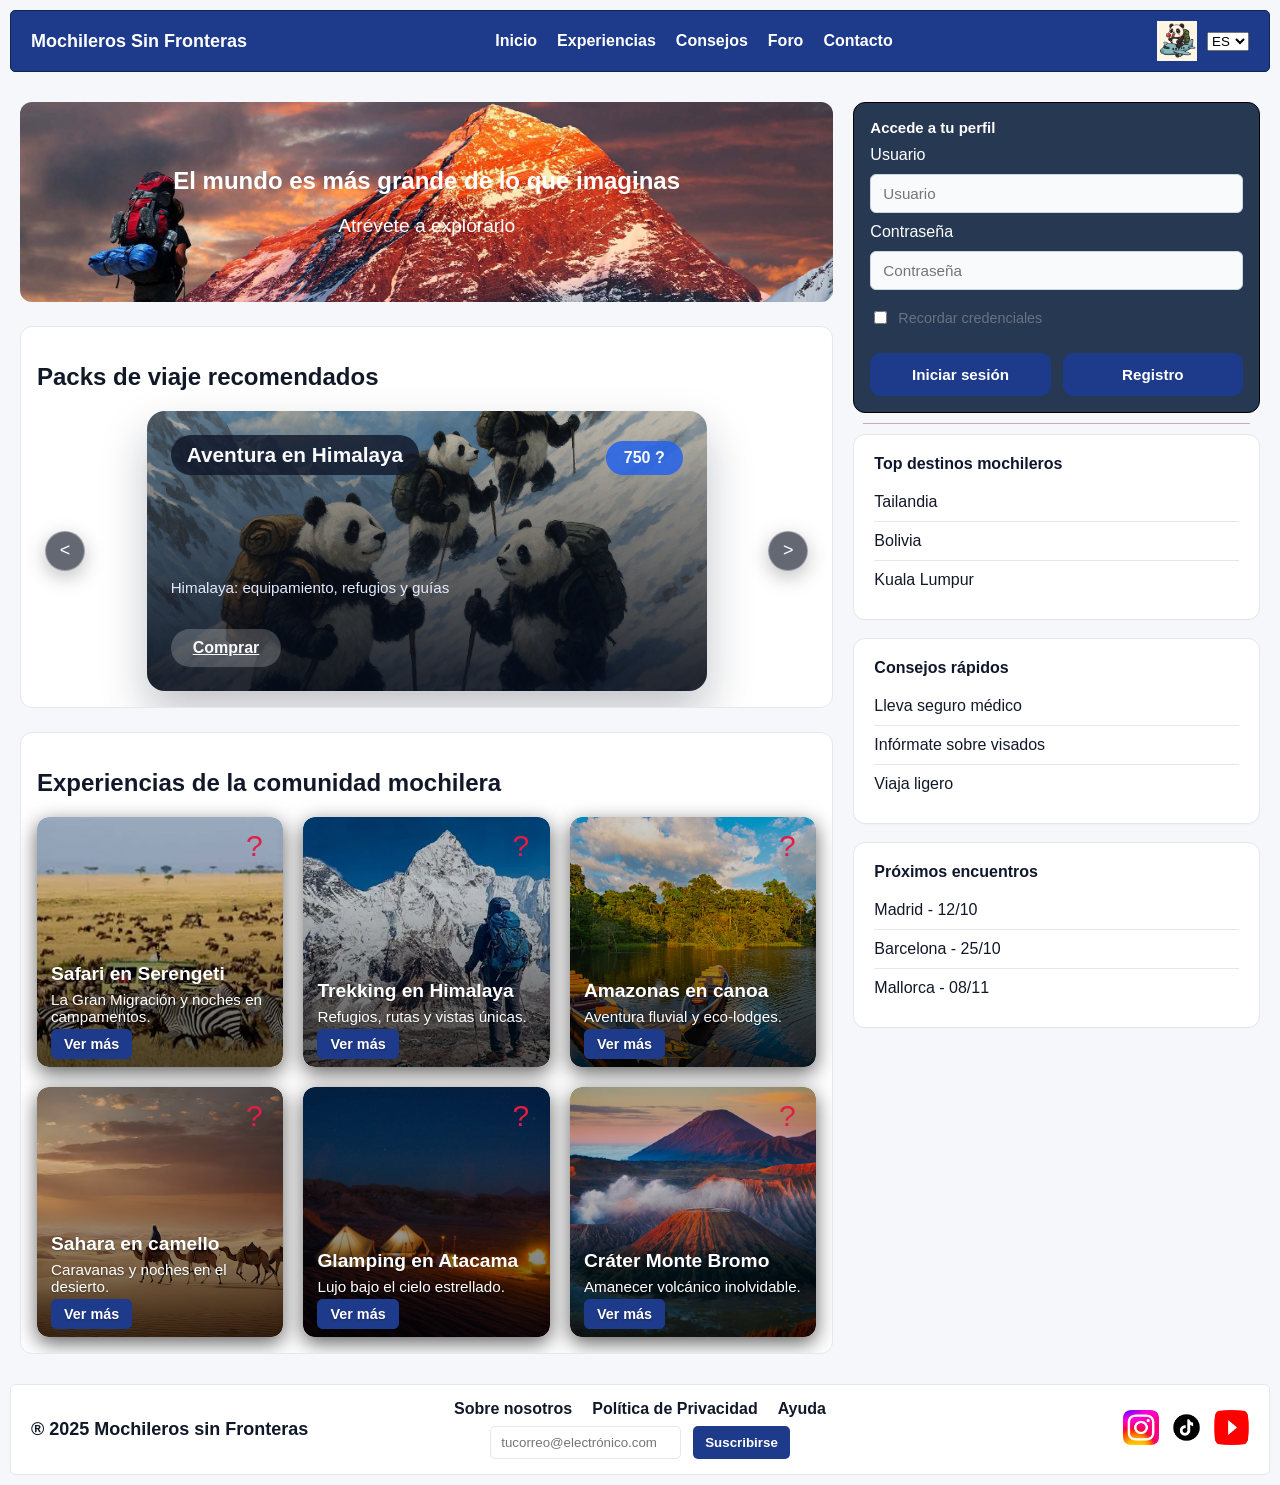
==== commit ed1411d0: "Comprobación de estilos correcta" ====
--- a/index.html
+++ b/index.html
@@ -1,4 +1,4 @@
-﻿<!DOCTYPE html>
+<!DOCTYPE html>
 <html lang="es">
 <head>
   <meta charset="UTF-8">
@@ -8,11 +8,11 @@
 <body>
   <header>
     <!-- Nombre a la izquierda -->
-    <a href="./index.html" class="nombre">Mochileros Sin Fronteras</a>
+    <a href="./index.html" class="nombre" role="heading" aria-level="1">Mochileros Sin Fronteras</a>
 
     <!-- Menú en el centro -->
     <nav class="menu_navegacion">
-      <a href="#">Inicio</a>
+      <a href="#" aria-current="page">Inicio</a>
       <a href="#">Experiencias</a>
       <a href="#">Consejos</a>
       <a href="#">Foro</a>
@@ -21,7 +21,7 @@
 
     <!-- Logo + selector de idioma a la derecha -->
     <div class="cambiar_idiomas">
-      <img src="./img/logo.png" alt="logo" class="logo">
+      <img src="./img/logo.png" alt="Logo de Mochileros Sin Fronteras" class="logo">
       <select name="idiomas">
         <option value="es">ES</option>
         <option value="en">EN</option>
@@ -50,7 +50,7 @@
         <div class="carrusel-contenedor">
 
           <!-- Flecha izquierda -->
-          <button class="carrusel-flecha izq">‹</button>
+          <button class="carrusel-flecha izq"><</button>
 
           <div class="carrusel-items">
 
@@ -59,7 +59,7 @@
               <div class="pack-info">
                 <div class="pack-top">
                   <div class="pack-titulo">Aventura en Himalaya</div>
-                  <div class="pack-precio">750 €</div>
+                  <div class="pack-precio">750 ?</div>
                 </div>
                 <p class="pack-descripcion">Himalaya: equipamiento, refugios y guías</p>
                 <a href="./versionc.html" class="pack-boton">Comprar</a>
@@ -69,7 +69,7 @@
           </div>
 
           <!-- Flecha derecha -->
-          <button class="carrusel-flecha der">›</button>
+          <button class="carrusel-flecha der">></button>
         </div>
       </section>
 
@@ -78,8 +78,8 @@
         <div class="grid-experiencias">
 
           <!-- Safari en Serengeti -->
-          <div class="exp-card">
-            <a href="./versiona.html" class="me-gusta" aria-label="Me gusta">❤</a>
+          <article class="exp-card">
+            <a href="./versiona.html" class="me-gusta">?</a>
             <img class="foto" src="./img/serengeti.webp" alt="Serengeti">
             <div class="filtro-oscuro"></div>
             <div class="texto">
@@ -87,11 +87,11 @@
               <p class="subtitulo">La Gran Migración y noches en campamentos.</p>
               <a href="./versiona.html" class="boton-exp">Ver más</a>
             </div>
-          </div>
+          </article>
 
           <!-- Trekking en Himalaya -->
-          <div class="exp-card">
-            <a href="./versiona.html" class="me-gusta" aria-label="Me gusta">❤</a>
+          <article class="exp-card">
+            <a href="./versiona.html" class="me-gusta">?</a>
             <img class="foto" src="./img/himalaya.webp" alt="Himalaya">
             <div class="filtro-oscuro"></div>
             <div class="texto">
@@ -99,11 +99,11 @@
               <p class="subtitulo">Refugios, rutas y vistas únicas.</p>
               <a href="./versiona.html" class="boton-exp">Ver más</a>
             </div>
-          </div>
+          </article>
 
           <!-- Amazonas en canoa -->
-          <div class="exp-card">
-            <a href="./versiona.html" class="me-gusta" aria-label="Me gusta">❤</a>
+          <article class="exp-card">
+            <a href="./versiona.html" class="me-gusta">?</a>
             <img class="foto" src="./img/amazonas.jpg" alt="Amazonas">
             <div class="filtro-oscuro"></div>
             <div class="texto">
@@ -111,11 +111,11 @@
               <p class="subtitulo">Aventura fluvial y eco-lodges.</p>
               <a href="./versiona.html" class="boton-exp">Ver más</a>
             </div>
-          </div>
+          </article>
 
           <!-- Sahara en camello -->
-          <div class="exp-card">
-            <a href="./versiona.html" class="me-gusta" aria-label="Me gusta">❤</a>
+          <article class="exp-card">
+            <a href="./versiona.html" class="me-gusta">?</a>
             <img class="foto" src="./img/sahara.jpg" alt="Sahara">
             <div class="filtro-oscuro"></div>
             <div class="texto">
@@ -123,11 +123,11 @@
               <p class="subtitulo">Caravanas y noches en el desierto.</p>
               <a href="./versiona.html" class="boton-exp">Ver más</a>
             </div>
-          </div>
+          </article>
 
           <!-- Glamping en Atacama -->
-          <div class="exp-card">
-            <a href="./versiona.html" class="me-gusta" aria-label="Me gusta">❤</a>
+          <article class="exp-card">
+            <a href="./versiona.html" class="me-gusta">?</a>
             <img class="foto" src="./img/Atacama.jpg" alt="Atacama">
             <div class="filtro-oscuro"></div>
             <div class="texto">
@@ -135,11 +135,11 @@
               <p class="subtitulo">Lujo bajo el cielo estrellado.</p>
               <a href="./versiona.html" class="boton-exp">Ver más</a>
             </div>
-          </div>
+          </article>
 
           <!-- Cráter Monte Bromo -->
-          <div class="exp-card">
-            <a href="./versiona.html" class="me-gusta" aria-label="Me gusta">❤</a>
+          <article class="exp-card">
+            <a href="./versiona.html" class="me-gusta">?</a>
             <img class="foto" src="./img/Bromo.webp" alt="Monte Bromo">
             <div class="filtro-oscuro"></div>
             <div class="texto">
@@ -147,7 +147,7 @@
               <p class="subtitulo">Amanecer volcánico inolvidable.</p>
               <a href="./versiona.html" class="boton-exp">Ver más</a>
             </div>
-          </div>
+          </article>
 
         </div>
       </section>
@@ -155,8 +155,8 @@
 
     <!-- Columna derecha -->
     <aside class="aside-der">
-      <section class="acceso">
-        <h2>Accede a tu perfil</h2>
+      <section class="acceso" aria-labelledby="acceso-titulo">
+        <h2 id="acceso-titulo">Accede a tu perfil</h2>
 
         <form class="inicio_sesion" action="#" method="post" autocomplete="off">
           <label for="email">Usuario</label>
@@ -209,7 +209,7 @@
 </main>
 
 <footer>
-  <h1 class="footer">&reg; 2025 Mochileros sin Fronteras</h1>
+  <h1 class="footer" aria-hidden="true">&reg; 2025 Mochileros sin Fronteras</h1>
   
   <div class="footer-links">
     <nav class="pie_pag_nav">
@@ -226,10 +226,10 @@
   </div>
   
   <div class="Redes_sociales">
-    <a href="#"><img src="./img/instagram_logo.png" alt="Instagram_logo"></a>
-    <a href="#"><img src="./img/tiktok_logo.webp" alt="Tiktok_logo"></a>
-    <a href="#"><img src="./img/Youtube_logo.png" alt="Youtube_logo"></a>
+    <a href="#"><img src="./img/instagram_logo.png" alt="Instagram"></a>
+    <a href="#"><img src="./img/tiktok_logo.webp" alt="TikTok"></a>
+    <a href="#"><img src="./img/Youtube_logo.png" alt="YouTube"></a>
   </div> 
 </footer>
 </body>
-</html>+</html>
--- a/style/style.css
+++ b/style/style.css
@@ -1,7 +1,17 @@
-﻿/* ========== BASE ========== */
-
-* { box-sizing: border-box; }
-html { font-size: 1rem; }
+﻿/* =====================================================
+   BASE (ajustes generales para todo el sitio)
+   - Tip: "border-box" evita sorpresas con padding/border
+   - Usamos rem para tamaños: 1rem parte del tamaño de html
+   ===================================================== */
+
+* {
+  box-sizing: border-box;
+}
+
+html {
+  font-size: 1rem;
+}
+
 body {
   margin: 0;
   font-family: Arial, sans-serif;
@@ -9,37 +19,54 @@
   color: #111827;
 }
 
-/* ========== HEADER ========== */
+/* Responsive base: bajamos un poco el tamaño en pantallas pequeñas */
+@media (max-width: 768px) {
+  html {
+    font-size: 14px;
+  }
+}
+
+@media (max-width: 600px) {
+  html {
+    font-size: 12px;
+  }
+}
+
+
+/* =====================================================
+   HEADER (la cabecera de la web)
+   - Estructura en flex: izquierda (nombre), centro (menú), derecha (idiomas)
+   - En móvil, lo apilamos en columna para que quepa todo
+   ===================================================== */
 
 header {
   display: flex;
   align-items: center;
-  justify-content: space-between; /* nombre a la izq, idiomas a la der */
-  padding: 0.625rem 1.25rem;      /* 10px 20px en rem */
+  justify-content: space-between;
+  padding: 0.625rem 1.25rem;
   background-color: #1e3a8a;
   color: #ffffff;
   border: 1px solid #0b254d;
-  border-radius: 0.3125rem;    
+  border-radius: 0.3125rem;
   margin: 0.625rem;
-             
-}
+}
+
 .nombre {
-  font-size: 1.125rem; /* 18px */
+  font-size: 1.125rem;
   font-weight: bold;
   text-decoration: none;
   color: inherit;
-  
-}
+}
+
 .menu_navegacion {
   display: flex;
   align-items: center;
-  gap: 1.25rem; /* 20px */
+  gap: 1.25rem;
   justify-content: center;
-  flex: 1 1 auto;      /* ocupa lo que queda entre izq/der */
-  min-width: 0; 
-  
-
-}
+  flex: 1 1 auto;
+  min-width: 0;
+}
+
 .menu_navegacion a {
   display: inline-flex;
   align-items: center;
@@ -47,21 +74,25 @@
   text-decoration: none;
   font-weight: bold;
 }
+
 .menu_navegacion a:hover {
   color: #f59e0b;
 }
+
 .cambiar_idiomas {
   display: flex;
   align-items: center;
   justify-content: flex-end;
-  gap: 0.625rem; /* 10px */
-  
-}
+  gap: 0.625rem;
+}
+
 .logo {
-  max-width: 2.5rem;  /* asegura altura controlada */
+  max-width: 2.5rem;
   height: auto;
   margin-left: 1rem;
 }
+
+/* Header: responsive */
 @media (max-width: 768px) {
   header {
     flex-wrap: wrap;
@@ -84,6 +115,7 @@
     gap: 0.75rem;
   }
 }
+
 @media (max-width: 600px) {
   header {
     flex-direction: column;
@@ -115,34 +147,46 @@
     gap: 0.5rem;
     margin-left: 0;
   }
-
   .logo {
     margin-left: 0;
   }
 }
 
-/* ========== MAIN ========== */
+
+/* =====================================================
+   MAIN (estructura principal de la página)
+   - Dos columnas (contenido y aside)
+   - En pantallas pequeñas, pasamos a columna
+   ===================================================== */
 
 main {
-  display: grid;
-  grid-template-columns: 2fr 1fr;
+  display: flex;
+  flex-direction: row;
   gap: 1.25rem;
   padding: 1.25rem;
 }
+
 .zona-izq {
   width: 100%;
   box-sizing: border-box;
   display: flex;
   flex-direction: column;
   gap: 1.5rem;
-}
-.aside-der {
-  width: 100%;
-  box-sizing: border-box;
-  min-height: 25rem;
-}
-
-/*COMPONENTES COMPARTIDOS */
+  flex:2;
+}
+
+/* Main: responsive (columna en pantallas pequeñas) */
+@media (max-width: 768px) {
+  main {
+    display: flex;
+    flex-direction: column;
+  }
+}
+
+
+/* =====================================================
+   COMPONENTES COMPARTIDOS (cajas, banner, carrusel, tarjetas)
+   ===================================================== */
 
 .caja {
   background: #ffffff;
@@ -151,6 +195,8 @@
   padding: 1rem;
   overflow: hidden;
 }
+
+/* Banner grande de cabecera del contenido */
 .banner {
   position: relative;
   background: url("../img/mountain.jpg") center/cover no-repeat;
@@ -163,34 +209,43 @@
   color: #ffffff;
   overflow: hidden;
 }
+
 .banner-contenido h1 {
   font-size: 2rem;
   margin-bottom: 0.625rem;
 }
+
 .banner-contenido p {
   font-size: 1.2rem;
 }
+
 .caja2 {
   min-height: 18.75rem;
 }
+
 .caja3 {
   min-height: 31.25rem;
 }
+
+/* Carrusel y tarjeta tipo “pack” */
 .carrusel {
   text-align: left;
 }
+
 .carrusel-contenedor {
   position: relative;
   display: flex;
-  align-items: center;   /* evita que las flechas se estiren en vertical */
+  align-items: center;
   justify-content: center;
   padding-inline: 3rem;
 }
+
 .carrusel-items {
   display: flex;
   justify-content: center;
   width: 100%;
 }
+
 .pack {
   position: relative;
   width: 100%;
@@ -200,11 +255,13 @@
   overflow: hidden;
   box-shadow: 0 22px 45px rgba(15, 23, 42, 0.25);
 }
+
 .pack img {
   width: 100%;
   height: 100%;
   object-fit: cover;
 }
+
 .pack-info {
   position: absolute;
   inset: 0;
@@ -215,6 +272,7 @@
   background: linear-gradient(180deg, rgba(3, 10, 24, 0.15) 0%, rgba(3, 10, 24, 0.85) 95%);
   color: #f8fafc;
 }
+
 .pack-titulo {
   align-self: flex-start;
   background: rgba(15, 23, 42, 0.8);
@@ -223,11 +281,13 @@
   font-size: 1.3rem;
   font-weight: 700;
 }
+
 .pack-top {
   display: flex;
-  justify-content: space-between; 
-  align-items: center;
-}
+  justify-content: space-between;
+  align-items: center;
+}
+
 .pack-precio {
   align-self: flex-end;
   background: rgba(37, 99, 235, 0.85);
@@ -236,12 +296,14 @@
   font-weight: 700;
   margin-top: -1.75rem;
 }
+
 .pack-descripcion {
   margin-top: auto;
   font-size: 0.95rem;
   max-width: 20rem;
   color: #e2e8ff;
 }
+
 .pack-boton {
   align-self: flex-start;
   margin-top: 1.125rem;
@@ -253,36 +315,43 @@
   cursor: pointer;
   transition: background 0.01s;
 }
+
 .pack-boton:hover {
   background: rgba(255, 255, 255, 0.35);
   box-shadow: inset 0 0 0 1px rgba(248, 250, 252, 0.9);
 }
+
 .carrusel-flecha {
   position: absolute;
   top: 50%;
   transform: translateY(-50%);
-  width: 2.5rem;                   /* ~40px */
+  width: 2.5rem;
   height: 2.5rem;
-  font-size: 1.125rem;           /* tamaño del símbolo < > */
-  background: rgba(17, 24, 39, 0.65);     /* fondo oscuro translúcido */
+  font-size: 1.125rem;
+  background: rgba(17, 24, 39, 0.65);
   color: #ffffff;
   border: 1px solid rgba(255, 255, 255, 0.35);
-  border-radius: 624.9375rem;     /* círculo perfecto */
+  border-radius: 624.9375rem;
   box-shadow: 0 6px 20px rgba(0, 0, 0, 0.25);
   cursor: pointer;
 }
+
 .carrusel-flecha.izq {
   left: 0.5rem;
 }
+
 .carrusel-flecha.der {
   right: 0.5rem;
 }
+
+/* Grid de experiencias (tarjetas con imagen + texto) */
 .grid-experiencias {
   display: grid;
   grid-template-columns: repeat(3, 1fr);
   gap: 1.25rem;
   margin-top: 1rem;
 }
+
 .exp-card {
   position: relative;
   height: 15.625rem;
@@ -293,6 +362,7 @@
   border-radius: 0.75rem;
   overflow: hidden;
 }
+
 .exp-card .foto {
   width: 100%;
   height: 100%;
@@ -300,12 +370,14 @@
   display: block;
   border-radius: 0.75rem;
 }
+
 .exp-card .filtro-oscuro {
   position: absolute;
   inset: 0;
   border-radius: 0.75rem;
   background: linear-gradient(to bottom, rgba(0, 0, 0, 0.20) 30%, rgba(0, 0, 0, 0.70) 100%);
 }
+
 .exp-card .me-gusta {
   position: absolute;
   font-size: 1.875rem;
@@ -320,6 +392,7 @@
   text-decoration: none;
   z-index: 1;
 }
+
 .exp-card .texto {
   position: absolute;
   left: 0.875rem;
@@ -329,16 +402,19 @@
   z-index: 2;
   text-shadow: 0 1px 2px rgba(0, 0, 0, 0.35);
 }
+
 .exp-card .titulo {
   margin: 0 0 0.375rem;
   font-size: 1.2rem;
   font-weight: 800;
   color: #ffffff;
 }
+
 .exp-card .subtitulo {
   margin: 0 0 0.625rem;
   font-size: 0.95rem;
 }
+
 .boton-exp {
   padding: 0.375rem 0.75rem;
   border: 1px solid #1e3a8a;
@@ -349,17 +425,36 @@
   font-size: 0.9rem;
   font-weight: bold;
 }
+
 .boton-exp:hover {
   background: #0f2e66;
 }
 
-/* ========== ASIDE ========== */
+/* Componentes: responsive para el grid de experiencias */
+@media (max-width: 768px) {
+  .grid-experiencias {
+    grid-template-columns: repeat(2, 1fr);
+  }
+}
+
+@media (max-width: 600px) {
+  .grid-experiencias {
+    display: flex;
+    flex-direction: column;
+  }
+}
+
+/* =====================================================
+   ASIDE (panel derecho, login, paneles)
+   ===================================================== */
 
 .aside-der {
   min-height: 25rem;
   width: 100%;
   box-sizing: border-box;
-}
+  flex:1;
+}
+
 .acceso {
   background: #263852;
   border: 1px solid #000000;
@@ -367,16 +462,20 @@
   padding: 1rem;
   color: #ffffff;
 }
+
 .acceso h2 {
   margin: 0 0 0.625rem;
   font-size: 0.9375rem;
 }
+
 .inicio_sesion {
   display: flex;
   flex-direction: column;
   gap: 0.625rem;
 }
-.inicio_sesion input[type="email"] {
+
+.inicio_sesion input[type="email"],
+.inicio_sesion input[type="password"] {
   width: 100%;
   box-sizing: border-box;
   padding: 0.625rem 0.75rem;
@@ -387,22 +486,13 @@
   color: #111111;
   transition: border-color 0.2s, box-shadow 0.2s;
 }
-.inicio_sesion input[type="password"] {
-  width: 100%;
-  box-sizing: border-box;
-  padding: 0.625rem 0.75rem;
-  border: 1px solid #cbd5e1;
-  border-radius: 0.375rem;
-  font-size: 0.95rem;
-  background: #f9fafb;
-  color: #111111;
-  transition: border-color 0.2s, box-shadow 0.2s;
-}
+
 .inicio_sesion input:focus {
   outline: none;
   border-color: #1e3a8a;
   box-shadow: 0 0 3px rgba(64, 111, 238, 0.33);
 }
+
 .recordar {
   display: flex;
   align-items: center;
@@ -411,6 +501,7 @@
   color: #6b7280;
   margin: 0.5rem 0 0.25rem;
 }
+
 .acciones {
   display: flex;
   justify-content: center;
@@ -418,6 +509,7 @@
   margin-top: 0.75rem;
   width: 100%;
 }
+
 .boton {
   flex: 1;
   max-width: 12.5rem;
@@ -433,14 +525,17 @@
   text-align: center;
   transition: background 0.15s;
 }
+
 .boton:hover {
   background: #0f2e66;
 }
+
 .barra_separadora {
   border: none;
   border-top: 1px solid #c4b0b0;
   margin: 0.625rem;
 }
+
 .panel {
   background: #ffffff;
   border: 1px solid #e5e7eb;
@@ -449,32 +544,41 @@
   margin-bottom: 1.125rem;
   box-shadow: 0 1px 0 rgba(0, 0, 0, 0.02);
 }
+
 .panel h2 {
   margin: 0 0 0.625rem;
   font-size: 1rem;
   color: #0f172a;
 }
+
 .lista_panel {
   list-style: none;
   margin: 0;
   padding: 0;
 }
+
 .lista_panel li {
   padding: 0.625rem 0;
   border-bottom: 1px solid #e5e7eb;
 }
+
 .lista_panel li:last-child {
   border-bottom: none;
 }
+
 .lista_panel a {
   color: #111827;
   text-decoration: none;
 }
+
 .lista_panel a:hover {
   color: #2563eb;
 }
 
-/* ========== FOOTER ========== */
+
+/* =====================================================
+   FOOTER (pie de página)
+   ===================================================== */
 
 footer {
   display: grid;
@@ -486,34 +590,40 @@
   border-radius: 0.3125rem;
   margin: 0.625rem;
 }
+
 .footer {
   justify-self: start;
   font-size: 1.125rem;
   font-weight: bold;
   color: #111827;
 }
+
 .footer-links {
   display: flex;
   flex-direction: column;
   align-items: center;
   gap: 0.5rem;
 }
+
 .pie_pag_nav {
   display: flex;
   gap: 1.25rem;
   flex-wrap: wrap;
   justify-content: center;
 }
+
 .pie_pag_nav a {
   color: #111827;
   text-decoration: none;
   font-weight: bold;
 }
+
 .newsletter {
   display: flex;
   justify-content: center;
   gap: 0.75rem;
 }
+
 .newsletter input[type="email"] {
   padding: 0.5rem 0.625rem;
   border: 1px solid #e5e7eb;
@@ -521,6 +631,7 @@
   background: #ffffff;
   color: #111827;
 }
+
 .newsletter button {
   padding: 0.375rem 0.75rem;
   border: none;
@@ -530,85 +641,81 @@
   font-weight: bold;
   cursor: pointer;
 }
+
 .newsletter button:hover {
   background: #0f2e66;
 }
+
 .Redes_sociales {
   display: flex;
   align-items: center;
   gap: 0.625rem;
   justify-self: end;
 }
+
 .Redes_sociales img {
   width: 2.2rem;
   height: 2.2rem;
 }
-@media (max-width: 768px) {
-  html { font-size: 14px; }
-  main {
+
+/* Footer: en móvil lo ponemos en columna */
+@media (max-width: 600px) {
+  footer {
     display: flex;
     flex-direction: column;
   }
-  .grid-experiencias {
-    grid-template-columns: repeat(2, 1fr);
-  }
-}
-@media (max-width: 600px) {
-  html { font-size: 12px; }
-  main {
-    display: flex;
-    flex-direction: column;
-  }
-  .grid-experiencias {
-    display: flex;
-    flex-direction: column;
-  }
-  body footer {
-    display: flex;
-    flex-direction: column;
-  }
-}
-
-/* ========== VERSIÓN A ========== */
-
-body.versiona-registro main{
+}
+
+
+/* =====================================================
+   VERSIÓN A (pantalla de registro)
+   ===================================================== */
+
+body.versiona-registro main {
   display: flex;
   justify-content: center;
 }
+
 .tabla-registros {
   border-radius: 0.35rem;
   border: solid rgb(181, 171, 171);
-  display: flex; /* para poder alinearla*/
+  display: flex;
   min-height: 50vh;
   background-color: white;
-  margin:5%;
+  margin: 5%;
   padding: 1.2rem;
   height: 100%;
 }
+
 .nuevosregistro {
   justify-items: center;
 }
+
 .dos-campos {
   display: flex;
-  padding: 0.75rem 0.2rem 0.9rem ;
-}
-.dos-campos input{
+  padding: 0.75rem 0.2rem 0.9rem;
+}
+
+.dos-campos input {
   width: 100%;
   height: 1.75rem;
   box-sizing: content-box;
   border-radius: 0.45rem;
   border: 0.1rem solid #919396;
   font-size: 0.85rem;
-  transition: border-color 0.2ss;
-}
+  transition: border-color 0.2s;
+}
+
 .dos-campos input:focus {
-  border-color:#2563eb;
+  border-color: #2563eb;
   outline: none;
 }
+
 .campo {
   margin: 0.625rem;
   height: 0.625rem;
 }
+
 .fecha {
   display: flex;
   flex-direction: column;
@@ -616,45 +723,53 @@
   padding: 1rem 0 0 0.9rem;
   gap: 0.3rem;
 }
-.fecha input{
+
+.fecha input {
   width: 60%;
   transform: scale(1.05);
 }
+
 .subir-imagen {
   display: flex;
   flex-direction: column;
   padding: 1rem 0 0 0.9rem;
   gap: 0.4rem;
 }
+
 .politica-privacidad {
   display: flex;
   padding: 1rem 0 0 0.9rem;
   margin-top: 0.75rem;
 }
+
 .politica-privacidad label {
   display: flex;
   gap: 0.3rem;
 }
+
 .politica-privacidad input[type="checkbox"] {
-  transform:scale(1.2);
-}
-.politica-privacidad h2{
-  font-size: .9rem;
-}
+  transform: scale(1.2);
+}
+
+.politica-privacidad h2 {
+  font-size: 0.9rem;
+}
+
 .guardar-acceder {
   padding: 0.95rem 0 0 1rem;
   margin-top: 0.5rem;
   display: flex;
   justify-content: right;
 }
+
 .guardar-acceder input {
   border-radius: 0.5rem;
   box-shadow: 0 0.3rem 0.5rem rgba(0, 0, 0, 0.653);
   cursor: pointer;
 }
 
+/* Registro: responsive */
 @media (max-width: 768px) {
-  html { font-size: 14px; }
   body.versiona-registro main {
     flex-direction: column;
   }
@@ -668,25 +783,19 @@
     flex-direction: row;
     gap: 1rem;
   }
-  .campo {
-    width: 100%;
-  }
-  .fecha {
-    width: 100%;
-  }
-  .subir-imagen {
-    width: 100%;
-  }
-  .politica-privacidad {
-    width: 100%;
-  }
+  .campo,
+  .fecha,
+  .subir-imagen,
+  .politica-privacidad,
   .guardar-acceder {
     width: 100%;
+  }
+  .guardar-acceder {
     justify-content: center;
   }
 }
+
 @media (max-width: 600px) {
-  html { font-size: 12px; }
   body.versiona-registro main {
     flex-direction: column;
   }
@@ -700,40 +809,35 @@
     flex-direction: column;
     gap: 1rem;
   }
-  .campo {
-    width: 100%;
-  }
-  .fecha {
-    width: 100%;
-  }
-  .subir-imagen {
-    width: 100%;
-  }
-  .politica-privacidad {
-    width: 100%;
-  }
+  .campo,
+  .fecha,
+  .subir-imagen,
+  .politica-privacidad,
   .guardar-acceder {
     width: 100%;
+  }
+  .guardar-acceder {
     justify-content: center;
   }
-  body.versiona-registro footer {
-    display: flex;
-    flex-direction: column;
-  }
-}
-
-/* ========== VERSIÓN B ========== */
+}
+
+
+/* =====================================================
+   VERSIÓN B (sesión iniciada / usuario)
+   ===================================================== */
 
 .packSesion {
   display: flex;
-  flex-direction: row;  
-  align-items: center; 
+  flex-direction: row;
+  align-items: center;
   gap: 3rem;
-  justify-self: center;               
-}
+  justify-self: center;
+}
+
 .accesoH2B {
   text-align: center;
 }
+
 .ImagenUsuario {
   width: 50%;
   height: 50%;
@@ -741,8 +845,9 @@
   display: block;
   border-radius: 0.75rem;
 }
+
 .CerrarSesion {
-  align-self: cen;
+  align-self: center;
   margin-top: 2rem;
   padding: 1rem 1rem;
   border-radius: 90rem;
@@ -753,6 +858,7 @@
   cursor: pointer;
   transition: background 0.01s;
 }
+
 .lugares {
   background: #ffffff;
   border: 1px solid #e5e7eb;
@@ -761,31 +867,36 @@
   margin-bottom: 1.125rem;
   box-shadow: 0 1px 0 rgba(0, 0, 0, 0.02);
 }
+
 .lugares h2 {
   text-align: center;
   margin: 0 0 0.625rem;
   font-size: 1rem;
   color: #0f172a;
 }
+
 .texto_lugar {
   font-size: 1.1rem;
   color: #0f172a;
 }
+
 .lugar {
   align-items: center;
   display: flex;
   flex-direction: row;
 }
+
 .experiencias1 {
   display: grid;
   grid-template-columns: repeat(2, 1fr);
-  gap: 2rem; 
-  justify-items: center; 
-}
+  gap: 2rem;
+  justify-items: center;
+}
+
 .lugares input[type="text"] {
   display: block;
   margin: 0.625rem auto 0;
-  padding: 0.5rem 2.1875rem 0.5rem 2.1875rem; /* espacio para la lupa */
+  padding: 0.5rem 2.1875rem;
   border: 1px solid #e5e7eb;
   border-radius: 1.25rem;
   background: #ffffff url('https://cdn-icons-png.flaticon.com/512/622/622669.png') no-repeat 0.625rem center;
@@ -794,24 +905,18 @@
   width: 60%;
   text-align: center;
 }
-.titulo input[type="text"] {
+
+.titulo input[type="text"],
+.agrupar input[type="text"] {
   margin: 0.625rem auto 0;
-  padding: 0.5rem 2.1875rem 0.5rem 2.1875rem; /* espacio para la lupa */
+  padding: 0.5rem 2.1875rem;
   border: 1px solid #e5e7eb;
   border-radius: 1.25rem;
   background-size: 1rem;
   color: #111827;
   width: 65%;
 }
-.agrupar input[type="text"] {
-  margin: 0.625rem auto 0;
-  padding: 0.5rem 2.1875rem 0.5rem 2.1875rem; /* espacio para la lupa */
-  border: 1px solid #e5e7eb;
-  border-radius: 1.25rem;
-  background-size: 1rem;
-  color: #111827;
-  width: 65%;
-}
+
 .agrupar button {
   padding: 0.5rem 0.9375rem;
   border: 1px solid #e5e7eb;
@@ -819,7 +924,8 @@
   background: #f9fafb;
   cursor: pointer;
 }
-.contenedor_imagen{
+
+.contenedor_imagen {
   display: flex;
   justify-content: center;
   align-items: center;
@@ -830,81 +936,47 @@
   margin-bottom: 1.125rem;
   box-shadow: 0 1px 0 rgba(0, 0, 0, 0.02);
 }
+
 .calendario {
   border-radius: 0.8rem;
   width: 50%;
   height: 50%;
-  border: 2px solid #ccc; /* solo para que se vea el contorno */ 
+  border: 2px solid #ccc;
   box-shadow: 0 1px 0 rgba(20, 255, 4, 0.02);
 }
+
 @media (max-width: 600px) {
-  html { font-size: 12px; }
   .experiencias1 {
     display: flex;
     flex-direction: column;
     align-items: center;
   }
-  .titulo input[type="text"] {
-    width: 100%;  
+  .titulo input[type="text"],
+  .agrupar input[type="text"],
+  .agrupar button {
+    width: 100%;
     box-sizing: border-box;
-  }
-  .agrupar input[type="text"] {
-    width: 100%;  
-    box-sizing: border-box; 
-  }
-  .agrupar button {
-    width: 100%;  
-    box-sizing: border-box; 
   }
   .agrupar {
     display: flex;
     flex-direction: column;
     gap: 0.5rem;
   }
-  footer {
-    display: flex;
-    flex-direction: column;
-  }
-}
-
-@media (max-width: 600px) {
-  html { font-size: 12px; }
-  .experiencias1 {
-    display: flex;
-    flex-direction: column;
-    align-items: center;
-  }
-  .titulo input[type="text"] {
-    width: 100%;  
-    box-sizing: border-box;
-  }
-  .agrupar input[type="text"] {
-    width: 100%;  
-    box-sizing: border-box; 
-  }
-  .agrupar button {
-    width: 100%;  
-    box-sizing: border-box; 
-  }
-  .agrupar {
-    display: flex;
-    flex-direction: column;
-    gap: 0.5rem;
-  }
-  footer {
-    display: flex;
-    flex-direction: column;
-  }
-}
-
-/* ========== VERSIÓN C ========== */
+}
+
+
+/* =====================================================
+   VERSIÓN C (formulario de compra)
+   ===================================================== */
 
 body.versionc main {
   display: flex;
   gap: 1.25rem;
   padding: 1.25rem;
-  align-items: flex-start;
-}
+  align-items: stretch;
+  min-height: 100vh;
+}
+
 .versionc-izq,
 .versionc-der {
   display: flex;
@@ -912,12 +984,15 @@
   gap: 1rem;
   min-width: 0;
 }
+
 .versionc-izq {
   flex: 1;
 }
+
 .versionc-der {
   flex: 2;
 }
+
 .versionc-C1 {
   position: relative;
   border: 1px solid #000;
@@ -930,6 +1005,7 @@
   background-position: center;
   background-repeat: no-repeat;
 }
+
 .versionc-C2,
 .versionc-C3 {
   border: 1px solid #000;
@@ -938,65 +1014,85 @@
   min-height: 9rem;
   padding: 1.25rem;
 }
+
 .versionc-C3 {
   display: flex;
   flex-direction: column;
-  justify-content: center;
-  align-items: center;
-}
+  justify-content: flex-start;
+  align-items: stretch;
+  min-height: 100%;
+}
+
 .formulario-compra {
   display: flex;
   flex-direction: column;
   gap: 1.2rem;
   width: 100%;
-}
+  flex: 1;
+  min-height: 0;
+}
+
 .formulario-compra input {
   width: 100%;
   border-radius: 0.25rem;
-}
+  margin-top: auto;
+}
+
 .campo-largo {
-  height: 2rem;
+  height: 3rem;
   font-size: 1rem;
-}
-.elegir-tipo-tarjeta{
+  margin-top: auto;
+}
+
+.elegir-tipo-tarjeta {
   width: 20%;
-}
+  height: 3rem;
+}
+
 .caducidad-cvv {
   display: flex;
   flex-direction: row;
   justify-content: flex-start;
   gap: 2.5rem;
   width: 35%;
-}
+  margin-top: auto;
+}
+
 .caducidad-cvv input {
   border-radius: 0.2rem;
   font-size: 1rem;
   min-width: 7.5rem;
 }
+
 .caducidad-tarjeta {
   display: flex;
   flex-direction: column;
   gap: 0.65rem;
   flex: 1;
 }
+
 .comprar-borrar {
   margin-top: 3rem;
   display: flex;
   flex-direction: row;
   gap: 5rem;
   justify-content: center;
-}
+  margin-top: auto;
+}
+
 .comprar-borrar input {
   font-size: 1.5rem;
   border-radius: 0.2rem;
   box-shadow: 0 0.4rem 1rem rgba(12, 73, 179, 0.651);
   cursor: pointer;
 }
+
 .packV2 {
   position: relative;
   display: block;
   min-height: 100%;
 }
+
 .packV2_interior {
   position: relative;
   width: 100%;
@@ -1006,11 +1102,13 @@
   padding: 0.2rem;
   box-sizing: border-box;
 }
+
 .titulo_precio {
   display: flex;
   justify-content: space-between;
   align-items: center;
 }
+
 .packV2_titulo {
   color: #fff;
   font-size: 1rem;
@@ -1019,6 +1117,7 @@
   font-weight: 700;
   padding: 0.5rem;
 }
+
 .packV2_precio {
   font-size: 1rem;
   border-radius: 1rem;
@@ -1027,6 +1126,7 @@
   padding: 0.5rem;
   color: #fff;
 }
+
 .packV2_desc {
   max-width: 100%;
   color: #fff;
@@ -1038,6 +1138,7 @@
   line-height: 1.6;
   overflow-wrap: anywhere;
 }
+
 .versionc-C2 h2 {
   width: fit-content;
   color: #fff;
@@ -1045,6 +1146,7 @@
   background-color: rgba(15, 23, 42, 0.8);
   padding: 0.5rem;
 }
+
 .versionc-C2 p {
   color: #fff;
   font-size: 0.7rem;
@@ -1055,8 +1157,9 @@
   background-color: rgba(39, 42, 48, 0.8);
   line-height: 1.8;
 }
+
+/* Compra: responsive */
 @media (max-width: 768px) {
-  html { font-size: 14px; }
   body.versionc main {
     flex-direction: column;
   }
@@ -1072,13 +1175,9 @@
   .caducidad-cvv input {
     width: 30%;
   }
-  body.versionc footer {
-    display: flex;
-    flex-direction: column;
-  }
-}
+}
+
 @media (max-width: 600px) {
-  html { font-size: 12px; }
   .versionc-C1,
   .versionc-C2,
   .versionc-C3 {
@@ -1103,8 +1202,4 @@
   .comprar-borrar input {
     width: 100%;
   }
-  body.versionc footer {
-    display: flex;
-    flex-direction: column;
-  }
-}
+}
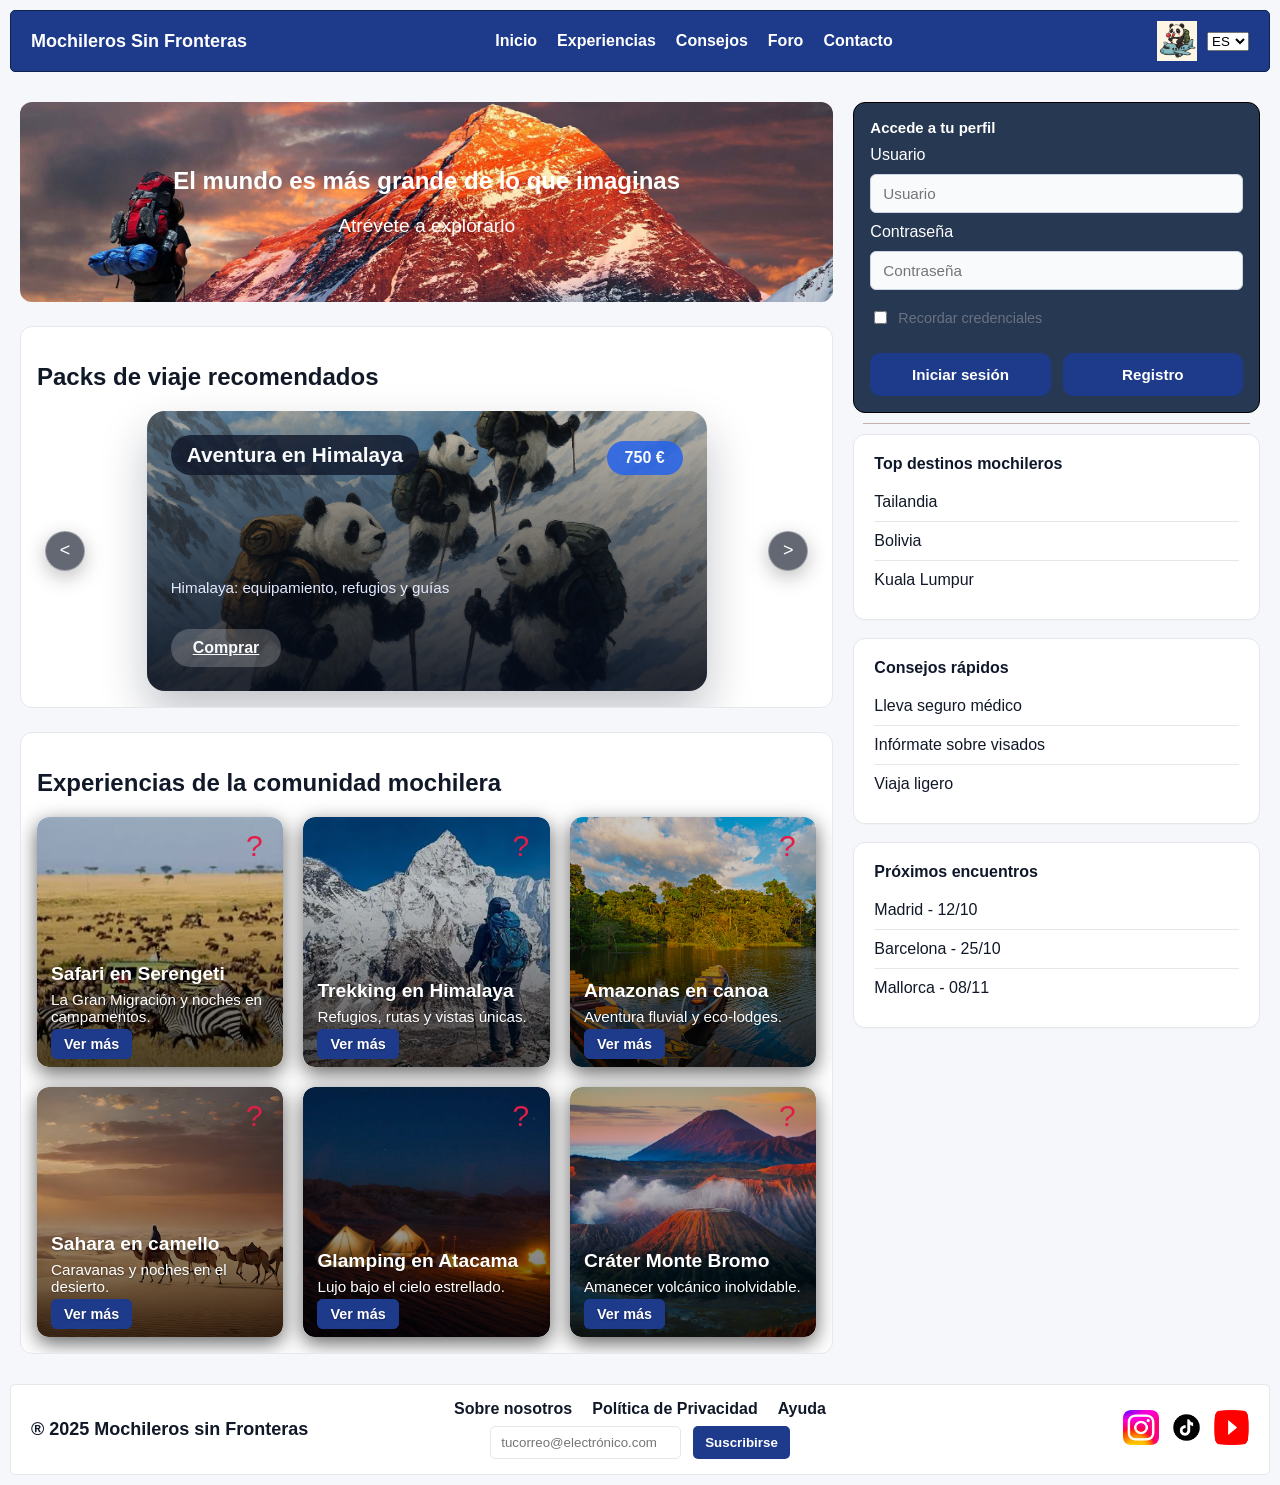
==== commit 4922af2d: "Símbolo de euro añadido" ====
--- a/index.html
+++ b/index.html
@@ -59,7 +59,7 @@
               <div class="pack-info">
                 <div class="pack-top">
                   <div class="pack-titulo">Aventura en Himalaya</div>
-                  <div class="pack-precio">750 ?</div>
+                  <div class="pack-precio">750 €</div>
                 </div>
                 <p class="pack-descripcion">Himalaya: equipamiento, refugios y guías</p>
                 <a href="./versionc.html" class="pack-boton">Comprar</a>
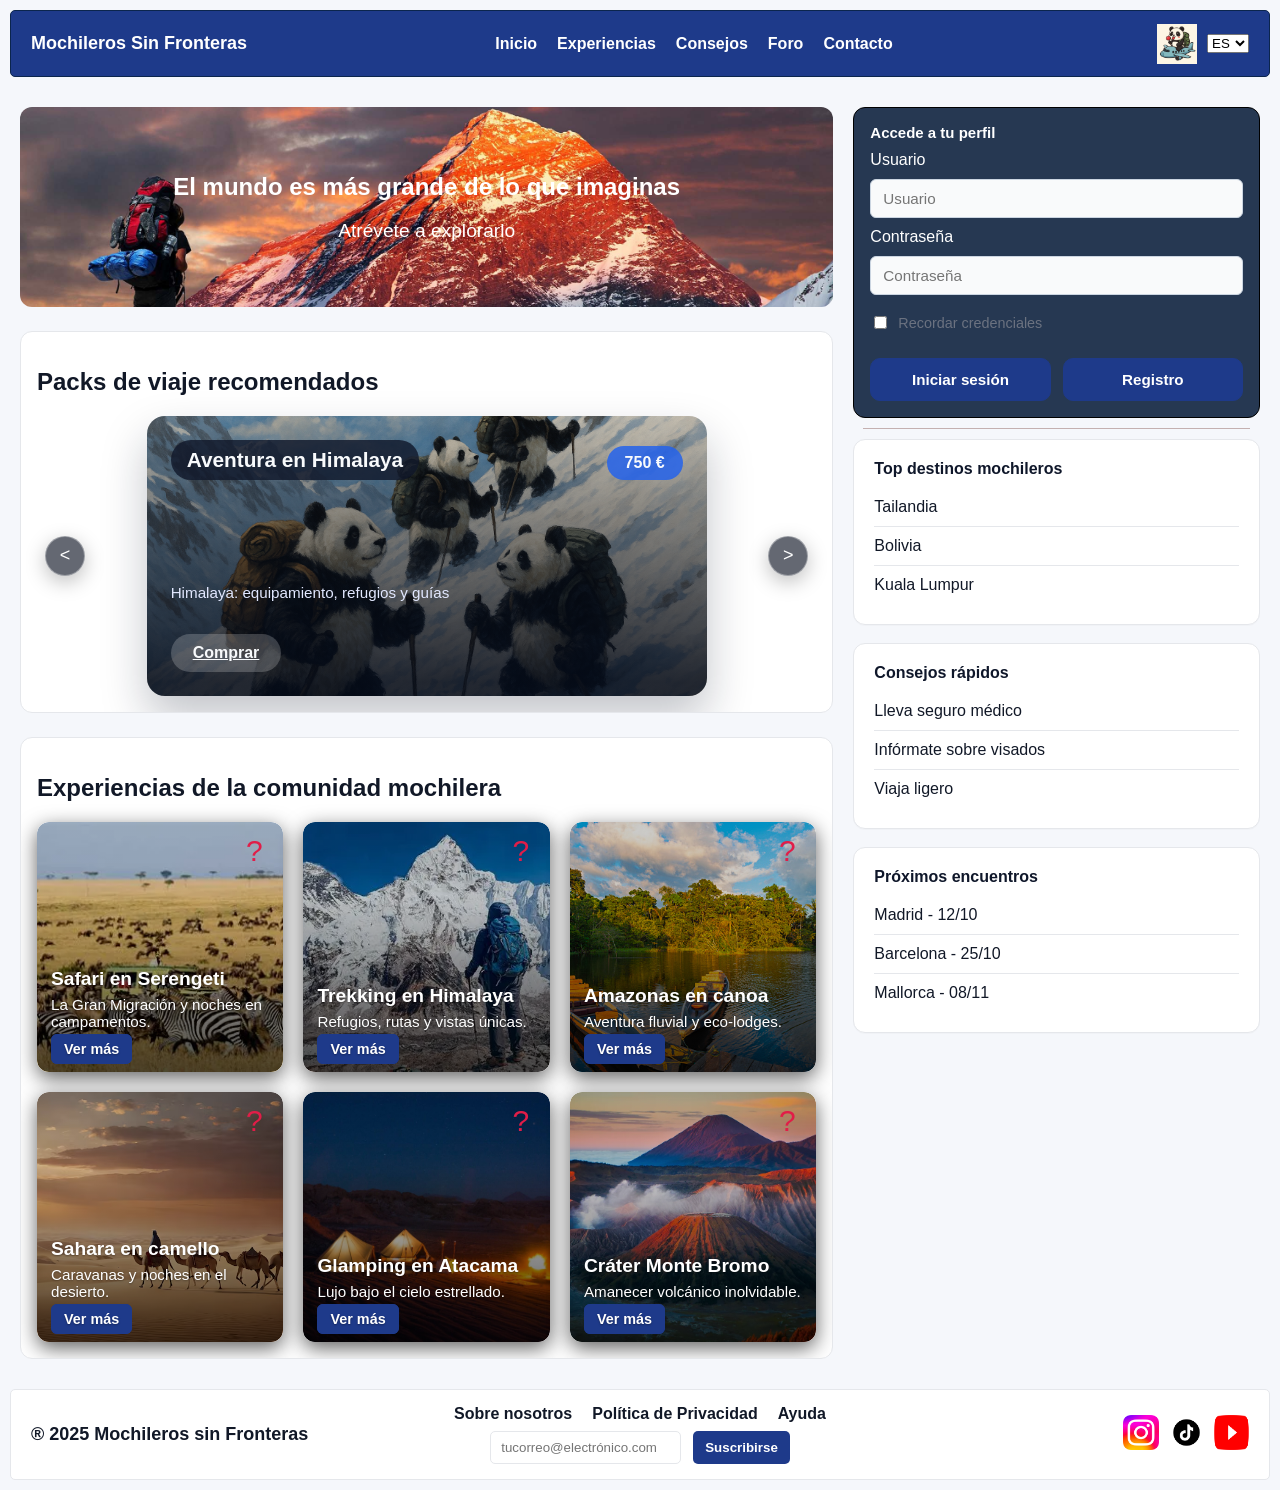
==== commit c7632249: "pasa pruebas" ====
--- a/index.html
+++ b/index.html
@@ -8,7 +8,7 @@
 <body>
   <header>
     <!-- Nombre a la izquierda -->
-    <a href="./index.html" class="nombre" role="heading" aria-level="1">Mochileros Sin Fronteras</a>
+    <h1 class="nombre"><a href="./index.html" class="nombre">Mochileros Sin Fronteras</a></h1>
 
     <!-- Menú en el centro -->
     <nav class="menu_navegacion">
@@ -50,7 +50,7 @@
         <div class="carrusel-contenedor">
 
           <!-- Flecha izquierda -->
-          <button class="carrusel-flecha izq"><</button>
+          <button class="carrusel-flecha izq" aria-label="Anterior">&lt;</button>
 
           <div class="carrusel-items">
 
@@ -69,7 +69,7 @@
           </div>
 
           <!-- Flecha derecha -->
-          <button class="carrusel-flecha der">></button>
+          <button class="carrusel-flecha der" aria-label="Siguiente">></button>
         </div>
       </section>
 
